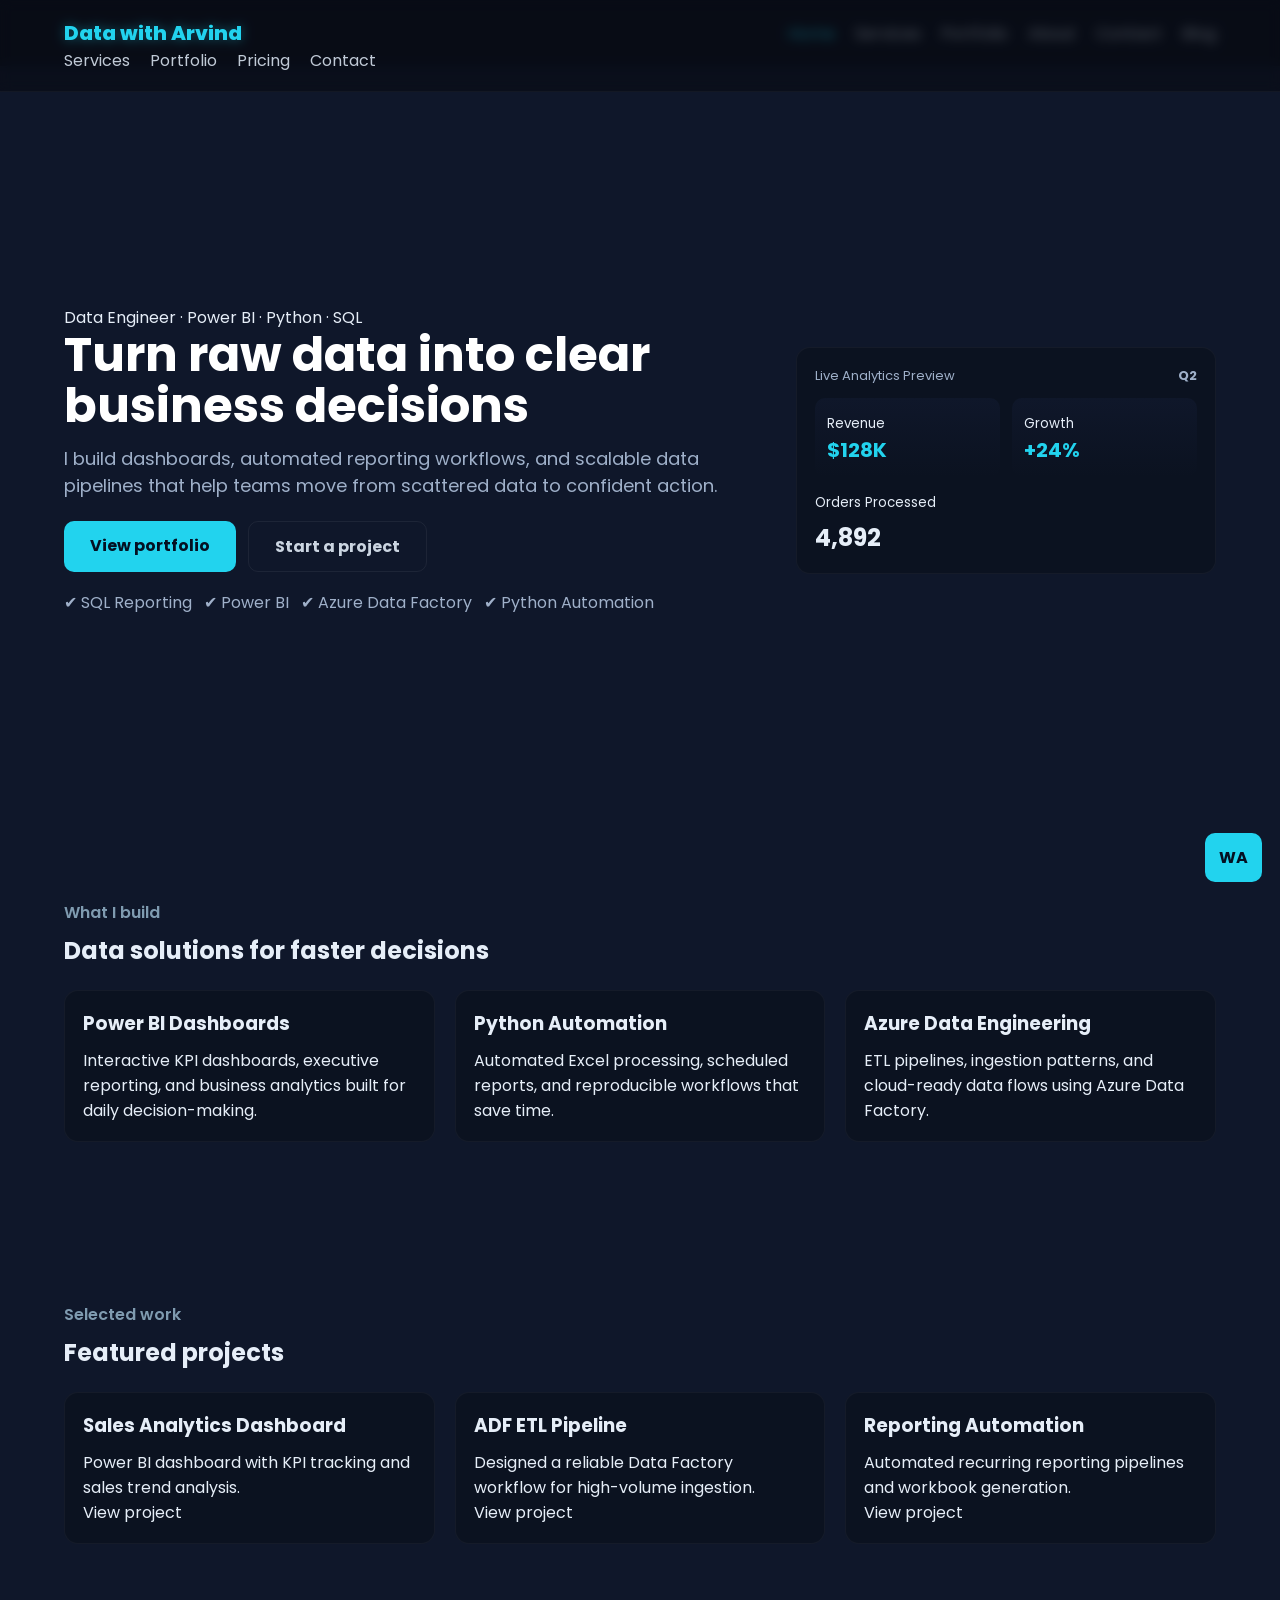
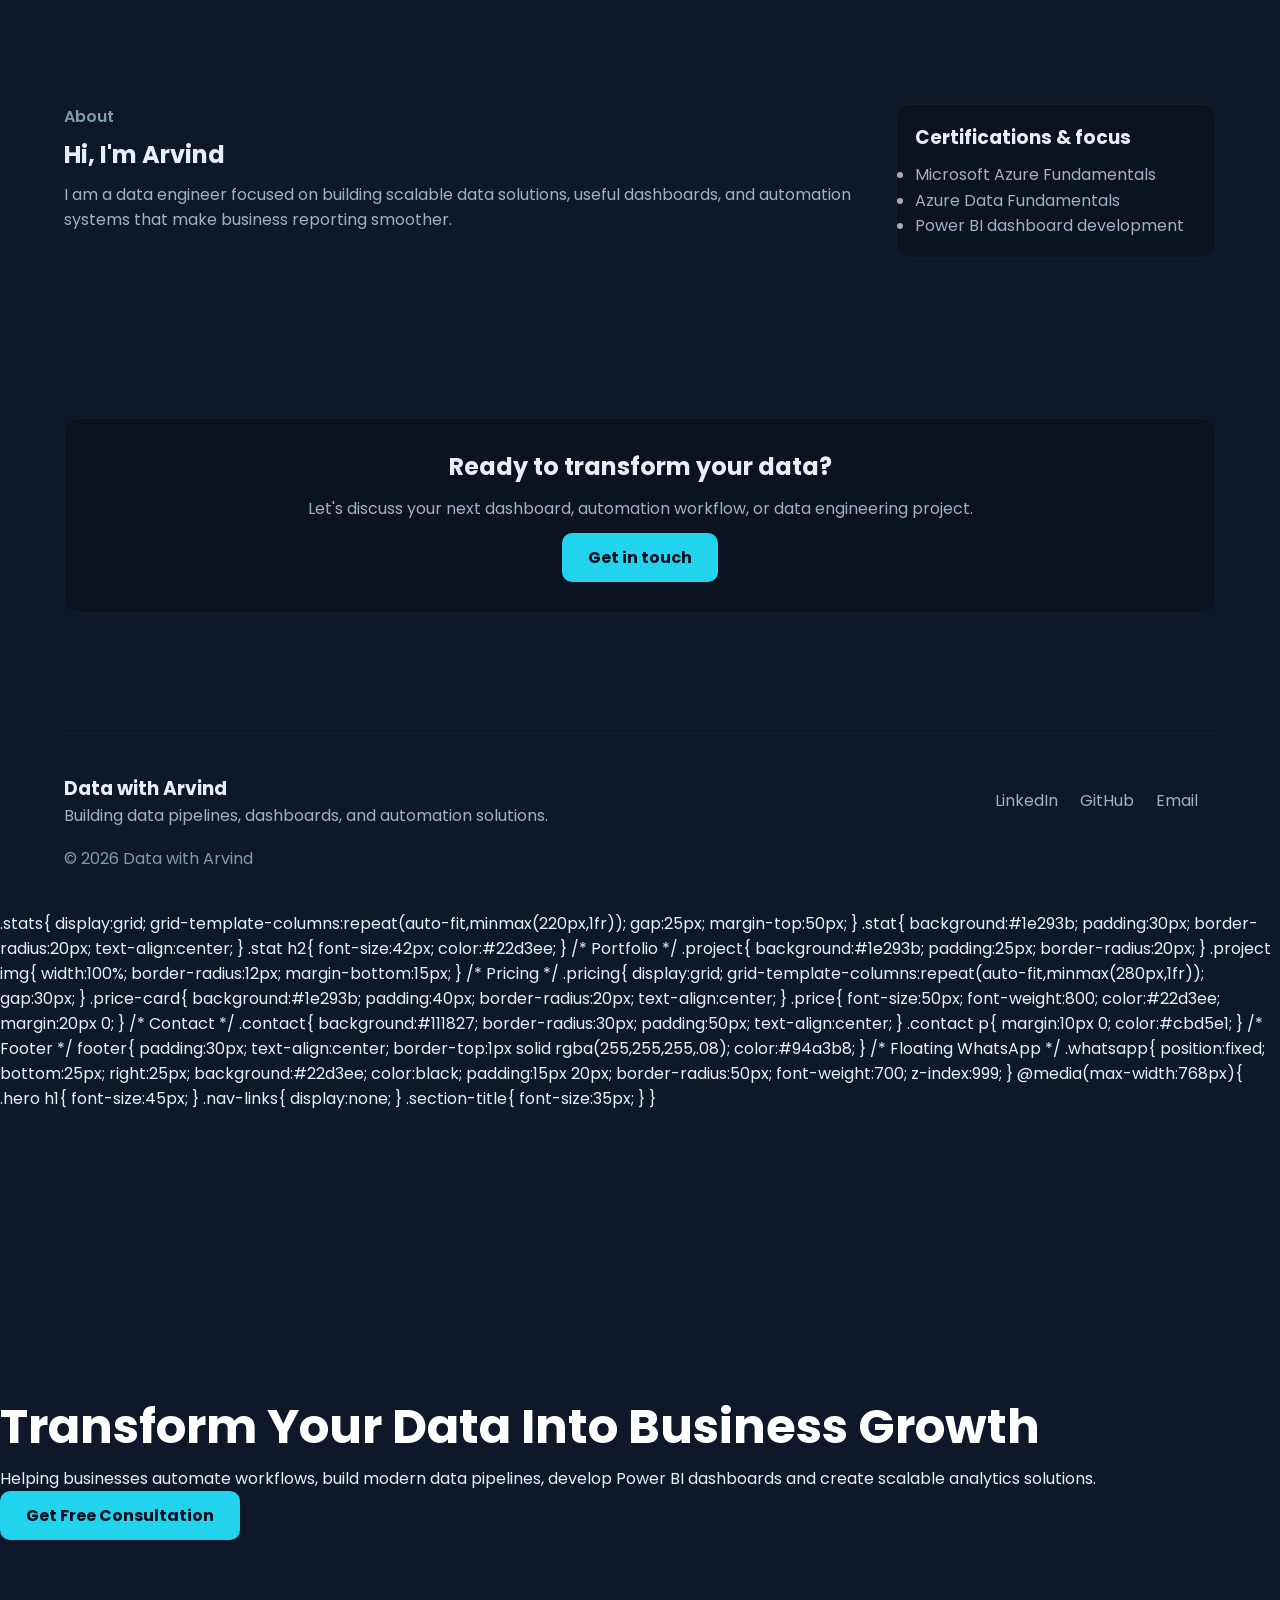
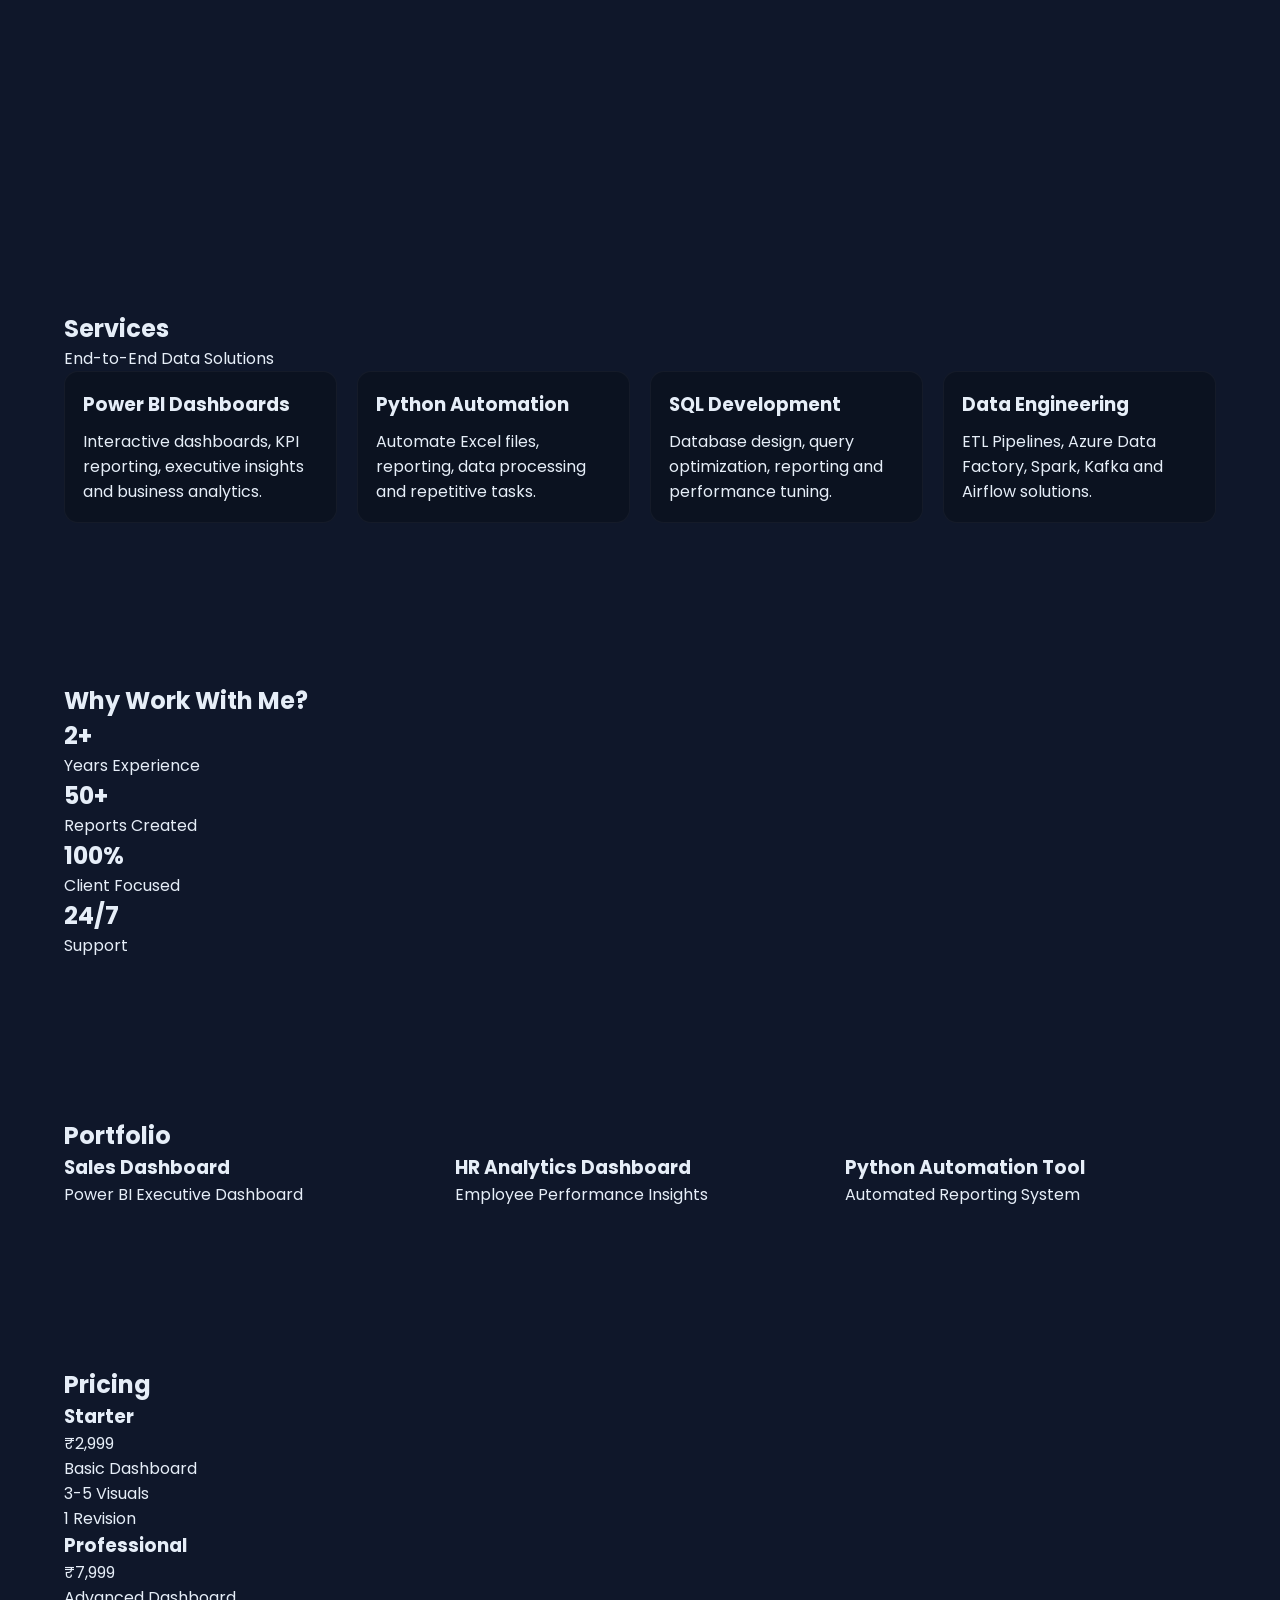
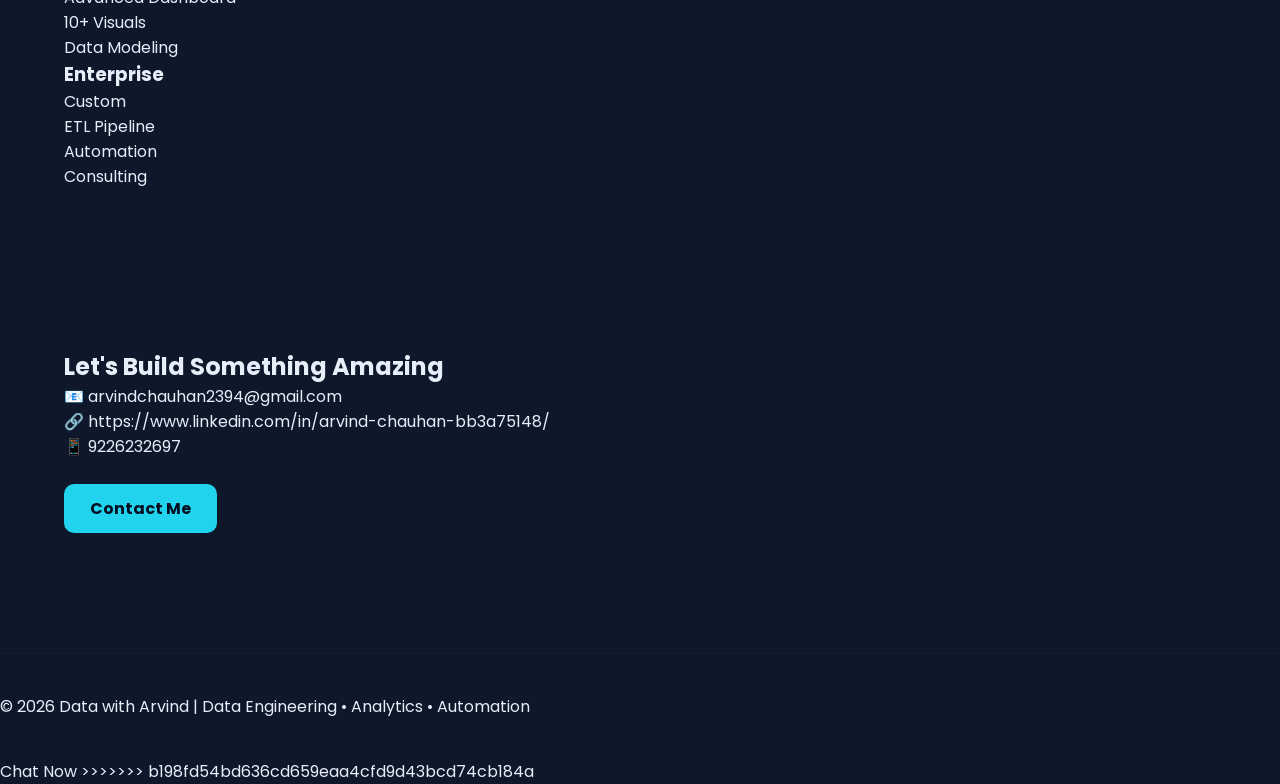
==== index.html @ 45bc5afa "Add dark-themed homepage design" ====
<!DOCTYPE html>
<html lang="en">
	<head>
		<meta charset="UTF-8" />
		<meta name="viewport" content="width=device-width, initial-scale=1.0" />
		<meta name="description" content="Data With Arvind — data engineering, dashboards, and automation." />
		<title>Data with Arvind | Data Engineering & Analytics</title>

		<link href="https://fonts.googleapis.com/css2?family=Poppins:wght@300;400;500;600;700;800&display=swap" rel="stylesheet">

		<style>
			*{box-sizing:border-box;margin:0;padding:0;font-family:'Poppins',sans-serif}
			html,body{height:100%}
			body{background:#0f172a;color:#e6eef8;overflow-x:hidden}
			a{color:inherit;text-decoration:none}
			.container{width:90%;max-width:1200px;margin:0 auto}

			/* Navbar */
			nav{position:fixed;top:0;left:0;right:0;padding:18px 0;background:rgba(7,10,19,.6);backdrop-filter:blur(6px);border-bottom:1px solid rgba(255,255,255,.04);z-index:50}
			.nav-inner{display:flex;align-items:center;justify-content:space-between;gap:24px}
			.logo{color:#22d3ee;font-weight:800;font-size:20px}
			.nav-links{display:flex;gap:20px}
			.nav-links a{color:#cbd5e1;opacity:.95}
			.nav-links a.active{color:#22d3ee}
			.nav-links a:hover{color:#22d3ee}

			/* Hero */
			.hero{min-height:80vh;display:flex;align-items:center}
			.hero-grid{display:grid;grid-template-columns:1fr 420px;gap:40px;align-items:center}
			.hero h1{font-size:48px;line-height:1.05;color:#fff;margin-bottom:14px}
			.hero p.lead{color:#9fb0c9;margin-bottom:22px;font-size:18px}
			.btn{display:inline-block;padding:12px 26px;border-radius:10px;background:#22d3ee;color:#041022;font-weight:700}
			.btn.secondary{background:transparent;color:#cbd5e1;border:1px solid rgba(255,255,255,.06)}

			/* Card preview */
			.card{background:#0b1220;padding:18px;border-radius:14px;border:1px solid rgba(255,255,255,.04)}
			.dashboard-topline{display:flex;justify-content:space-between;align-items:center;font-size:13px;color:#9fb0c9;margin-bottom:12px}
			.metric-row{display:flex;gap:12px}
			.metric{background:linear-gradient(180deg,#0f172a,#0b1220);padding:12px;border-radius:10px;flex:1}
			.metric h2{font-size:20px;color:#22d3ee}

			/* Sections */
			.section{padding:80px 0}
			.section .section-kicker{display:block;color:#7f9bb0;font-weight:600;margin-bottom:8px}
			.grid{display:grid;grid-template-columns:repeat(auto-fit,minmax(240px,1fr));gap:20px}
			.card h3{margin-bottom:10px}

			/* Footer */
			footer{padding:40px 0;border-top:1px solid rgba(255,255,255,.03);margin-top:40px}
			.footer-links a{margin-right:18px;color:#9fb0c9}

			/* Responsive */
			@media (max-width:900px){.hero-grid{grid-template-columns:1fr;}.nav-links{display:none}.hero h1{font-size:32px}}
		</style>
	</head>
	<body>
		<nav>
			<div class="container nav-inner">
				<a class="logo" href="index.html">Data with Arvind</a>
				<div class="nav-links">
					<a href="index.html" class="active">Home</a>
					<a href="services.html">Services</a>
					<a href="portfolio.html">Portfolio</a>
					<a href="about.html">About</a>
					<a href="contact.html">Contact</a>
					<a href="blog.html">Blog</a>
				</div>
			</div>
		</nav>

		<main class="container" style="padding-top:100px">
			<section class="hero">
				<div class="hero-grid">
					<div>
						<p class="section-kicker">Data Engineer · Power BI · Python · SQL</p>
						<h1>Turn raw data into clear business decisions</h1>
						<p class="lead">I build dashboards, automated reporting workflows, and scalable data pipelines that help teams move from scattered data to confident action.</p>
						<div style="display:flex;gap:12px">
							<a href="portfolio.html" class="btn">View portfolio</a>
							<a href="contact.html" class="btn secondary">Start a project</a>
						</div>
						<div style="margin-top:18px;color:#9fb0c9;display:flex;gap:12px;flex-wrap:wrap">
							<span>✔ SQL Reporting</span>
							<span>✔ Power BI</span>
							<span>✔ Azure Data Factory</span>
							<span>✔ Python Automation</span>
						</div>
					</div>

					<div>
						<div class="card">
							<div class="dashboard-topline"><span>Live Analytics Preview</span><strong>Q2</strong></div>
							<div class="metric-row">
								<div class="metric"><small>Revenue</small><h2>$128K</h2></div>
								<div class="metric"><small>Growth</small><h2>+24%</h2></div>
							</div>
							<div style="margin-top:12px"><small>Orders Processed</small><h2 style="margin-top:6px">4,892</h2></div>
						</div>
					</div>
				</div>
			</section>

			<section class="section" aria-labelledby="services-title">
				<span class="section-kicker">What I build</span>
				<h2 id="services-title">Data solutions for faster decisions</h2>
				<div class="grid" style="margin-top:22px">
					<article class="card"><h3>Power BI Dashboards</h3><p>Interactive KPI dashboards, executive reporting, and business analytics built for daily decision-making.</p></article>
					<article class="card"><h3>Python Automation</h3><p>Automated Excel processing, scheduled reports, and reproducible workflows that save time.</p></article>
					<article class="card"><h3>Azure Data Engineering</h3><p>ETL pipelines, ingestion patterns, and cloud-ready data flows using Azure Data Factory.</p></article>
				</div>
			</section>

			<section class="section" aria-labelledby="projects-title">
				<span class="section-kicker">Selected work</span>
				<h2 id="projects-title">Featured projects</h2>
				<div class="grid" style="margin-top:22px">
					<article class="card"><h3>Sales Analytics Dashboard</h3><p>Power BI dashboard with KPI tracking and sales trend analysis.</p><a href="portfolio.html" class="text-link">View project</a></article>
					<article class="card"><h3>ADF ETL Pipeline</h3><p>Designed a reliable Data Factory workflow for high-volume ingestion.</p><a href="portfolio.html" class="text-link">View project</a></article>
					<article class="card"><h3>Reporting Automation</h3><p>Automated recurring reporting pipelines and workbook generation.</p><a href="portfolio.html" class="text-link">View project</a></article>
				</div>
			</section>

			<section class="section" aria-labelledby="about-title">
				<div style="display:grid;grid-template-columns:1fr 320px;gap:24px;align-items:start">
					<div>
						<span class="section-kicker">About</span>
						<h2 id="about-title">Hi, I'm Arvind</h2>
						<p style="color:#9fb0c9;margin-top:10px">I am a data engineer focused on building scalable data solutions, useful dashboards, and automation systems that make business reporting smoother.</p>
					</div>
					<div class="card">
						<h3>Certifications & focus</h3>
						<ul style="margin-top:10px;color:#9fb0c9;line-height:1.6">
							<li>Microsoft Azure Fundamentals</li>
							<li>Azure Data Fundamentals</li>
							<li>Power BI dashboard development</li>
						</ul>
					</div>
				</div>
			</section>

			<section class="section cta-section">
				<div class="card" style="text-align:center;padding:30px">
					<h2>Ready to transform your data?</h2>
					<p style="color:#9fb0c9;margin:12px 0">Let's discuss your next dashboard, automation workflow, or data engineering project.</p>
					<a href="contact.html" class="btn">Get in touch</a>
				</div>
			</section>

			<footer>
				<div style="display:flex;justify-content:space-between;align-items:center;flex-wrap:wrap">
					<div>
						<h3>Data with Arvind</h3>
						<p style="color:#9fb0c9">Building data pipelines, dashboards, and automation solutions.</p>
					</div>
					<div class="footer-links">
						<a href="https://www.linkedin.com/" target="_blank" rel="noopener">LinkedIn</a>
						<a href="https://github.com/" target="_blank" rel="noopener">GitHub</a>
						<a href="mailto:data_with_arvind@gmail.com">Email</a>
					</div>
				</div>
				<p style="margin-top:18px;color:#7f9bb0">&copy; 2026 Data with Arvind</p>
			</footer>
		</main>

		<a href="https://wa.me/918861333476" style="position:fixed;right:18px;bottom:18px;background:#22d3ee;color:#041022;padding:12px 14px;border-radius:10px;font-weight:700;text-decoration:none">WA</a>
	</body>
</html>

.stats{
display:grid;
grid-template-columns:repeat(auto-fit,minmax(220px,1fr));
gap:25px;
margin-top:50px;
}

.stat{
background:#1e293b;
padding:30px;
border-radius:20px;
text-align:center;
}

.stat h2{
font-size:42px;
color:#22d3ee;
}

/* Portfolio */

.project{
background:#1e293b;
padding:25px;
border-radius:20px;
}

.project img{
width:100%;
border-radius:12px;
margin-bottom:15px;
}

/* Pricing */

.pricing{
display:grid;
grid-template-columns:repeat(auto-fit,minmax(280px,1fr));
gap:30px;
}

.price-card{
background:#1e293b;
padding:40px;
border-radius:20px;
text-align:center;
}

.price{
font-size:50px;
font-weight:800;
color:#22d3ee;
margin:20px 0;
}

/* Contact */

.contact{
background:#111827;
border-radius:30px;
padding:50px;
text-align:center;
}

.contact p{
margin:10px 0;
color:#cbd5e1;
}

/* Footer */

footer{
padding:30px;
text-align:center;
border-top:1px solid rgba(255,255,255,.08);
color:#94a3b8;
}

/* Floating WhatsApp */

.whatsapp{
position:fixed;
bottom:25px;
right:25px;
background:#22d3ee;
color:black;
padding:15px 20px;
border-radius:50px;
font-weight:700;
z-index:999;
}

@media(max-width:768px){

.hero h1{
font-size:45px;
}

.nav-links{
display:none;
}

.section-title{
font-size:35px;
}

}

</style>
</head>
<body>

<nav>
<div class="container nav-container">
<div class="logo">Data with Arvind</div>

<div class="nav-links">
<a href="#services">Services</a>
<a href="#portfolio">Portfolio</a>
<a href="#pricing">Pricing</a>
<a href="#contact">Contact</a>
</div>
</div>
</nav>

<section class="hero">

<div class="hero-content">

<h1>
Transform Your Data Into <span>Business Growth</span>
</h1>

<p>
Helping businesses automate workflows, build modern data pipelines,
develop Power BI dashboards and create scalable analytics solutions.
</p>

<a href="#contact" class="btn">
Get Free Consultation
</a>

</div>

</section>

<section class="section" id="services">

<div class="container">

<h2 class="section-title">Services</h2>

<p class="section-subtitle">
End-to-End Data Solutions
</p>

<div class="grid">

<div class="card">
<h3>Power BI Dashboards</h3>
<p>
Interactive dashboards, KPI reporting,
executive insights and business analytics.
</p>
</div>

<div class="card">
<h3>Python Automation</h3>
<p>
Automate Excel files, reporting,
data processing and repetitive tasks.
</p>
</div>

<div class="card">
<h3>SQL Development</h3>
<p>
Database design, query optimization,
reporting and performance tuning.
</p>
</div>

<div class="card">
<h3>Data Engineering</h3>
<p>
ETL Pipelines, Azure Data Factory,
Spark, Kafka and Airflow solutions.
</p>
</div>

</div>

</div>

</section>

<section class="section">

<div class="container">

<h2 class="section-title">Why Work With Me?</h2>

<div class="stats">

<div class="stat">
<h2>2+</h2>
<p>Years Experience</p>
</div>

<div class="stat">
<h2>50+</h2>
<p>Reports Created</p>
</div>

<div class="stat">
<h2>100%</h2>
<p>Client Focused</p>
</div>

<div class="stat">
<h2>24/7</h2>
<p>Support</p>
</div>

</div>

</div>

</section>

<section class="section" id="portfolio">

<div class="container">

<h2 class="section-title">Portfolio</h2>

<div class="grid">

<div class="project">
<h3>Sales Dashboard</h3>
<p>Power BI Executive Dashboard</p>
</div>

<div class="project">
<h3>HR Analytics Dashboard</h3>
<p>Employee Performance Insights</p>
</div>

<div class="project">
<h3>Python Automation Tool</h3>
<p>Automated Reporting System</p>
</div>

</div>

</div>

</section>

<section class="section" id="pricing">

<div class="container">

<h2 class="section-title">Pricing</h2>

<div class="pricing">

<div class="price-card">
<h3>Starter</h3>
<div class="price">₹2,999</div>
<p>Basic Dashboard</p>
<p>3-5 Visuals</p>
<p>1 Revision</p>
</div>

<div class="price-card">
<h3>Professional</h3>
<div class="price">₹7,999</div>
<p>Advanced Dashboard</p>
<p>10+ Visuals</p>
<p>Data Modeling</p>
</div>

<div class="price-card">
<h3>Enterprise</h3>
<div class="price">Custom</div>
<p>ETL Pipeline</p>
<p>Automation</p>
<p>Consulting</p>
</div>

</div>

</div>

</section>

<section class="section" id="contact">

<div class="container">

<div class="contact">

<h2 class="section-title">Let's Build Something Amazing</h2>

<p>📧 arvindchauhan2394@gmail.com</p>

<p>🔗 https://www.linkedin.com/in/arvind-chauhan-bb3a75148/</p>

<p>📱 9226232697</p>

<br>

<a href="#" class="btn">
Contact Me
</a>

</div>

</div>

</section>

<footer>
© 2026 Data with Arvind | Data Engineering • Analytics • Automation
</footer>

<a href="#" class="whatsapp">
Chat Now
>>>>>>> b198fd54bd636cd659eaa4cfd9d43bcd74cb184a
</a>

</body>
</html>
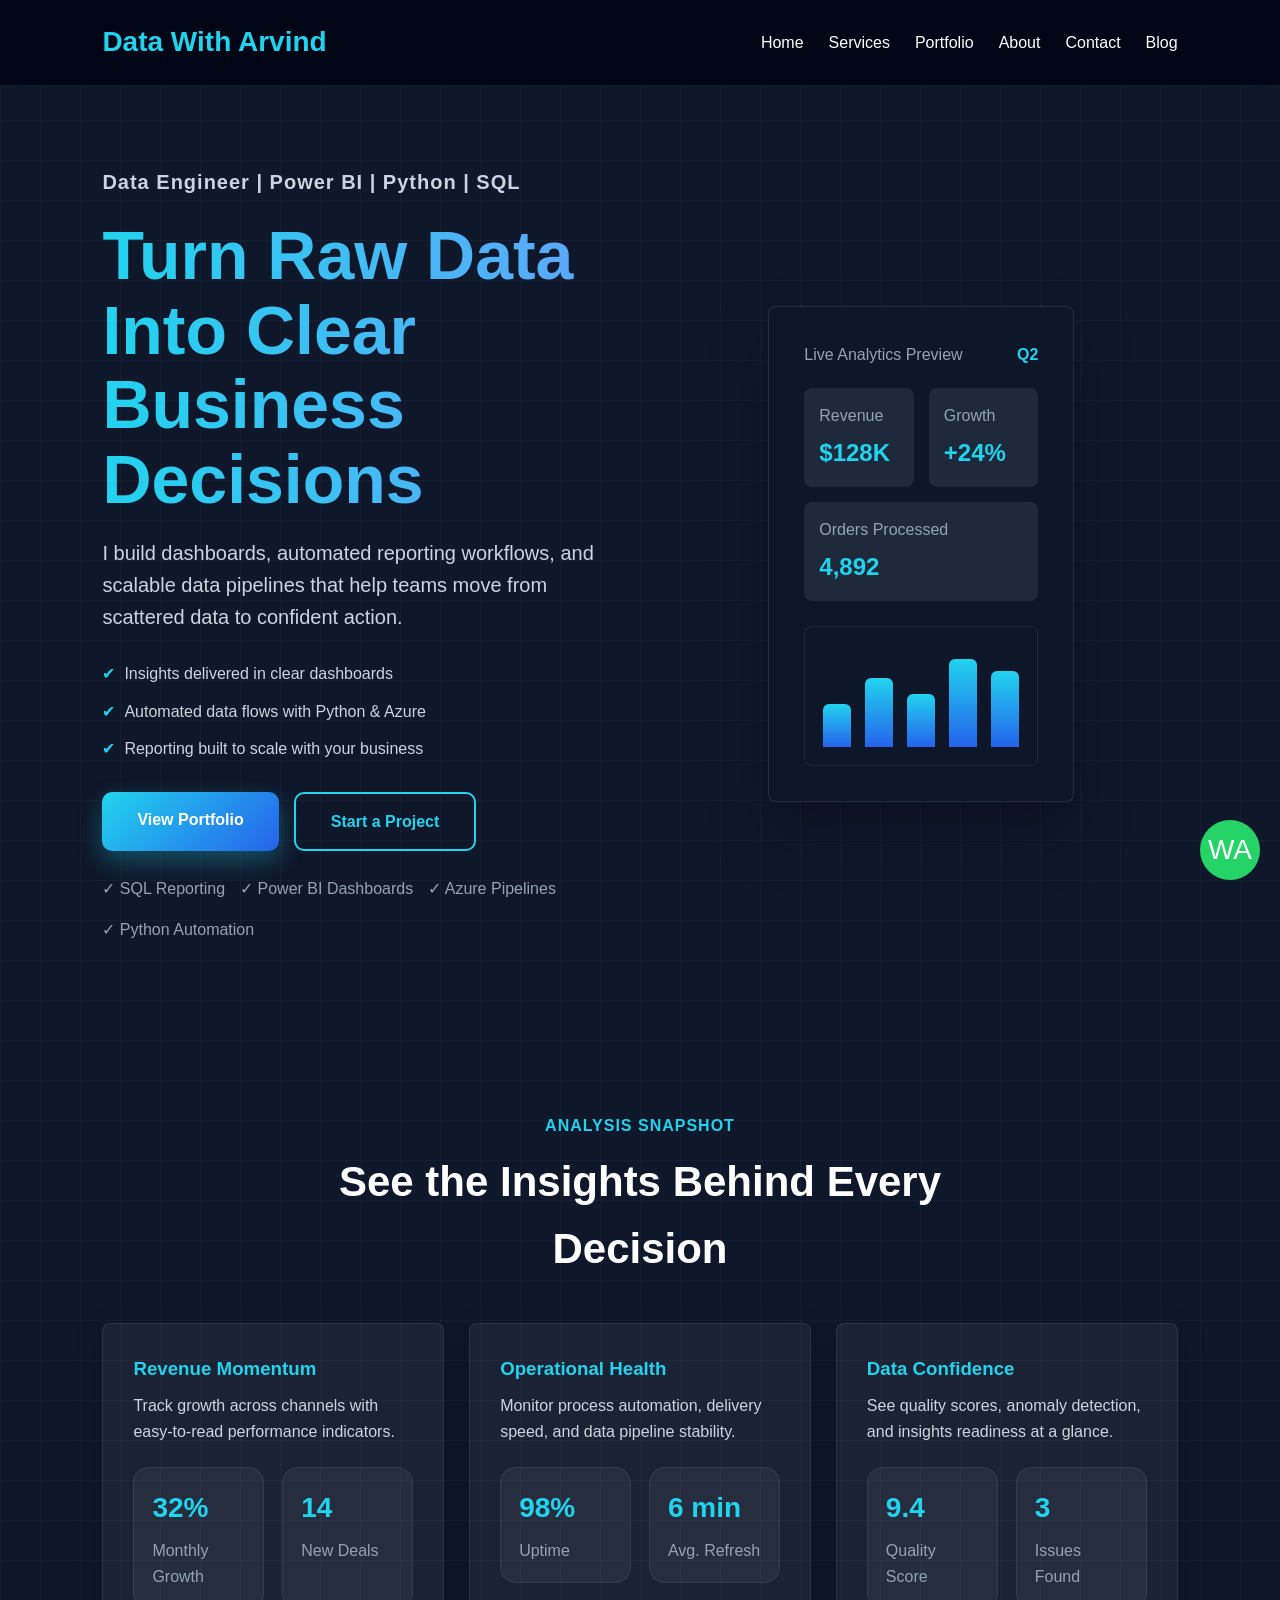
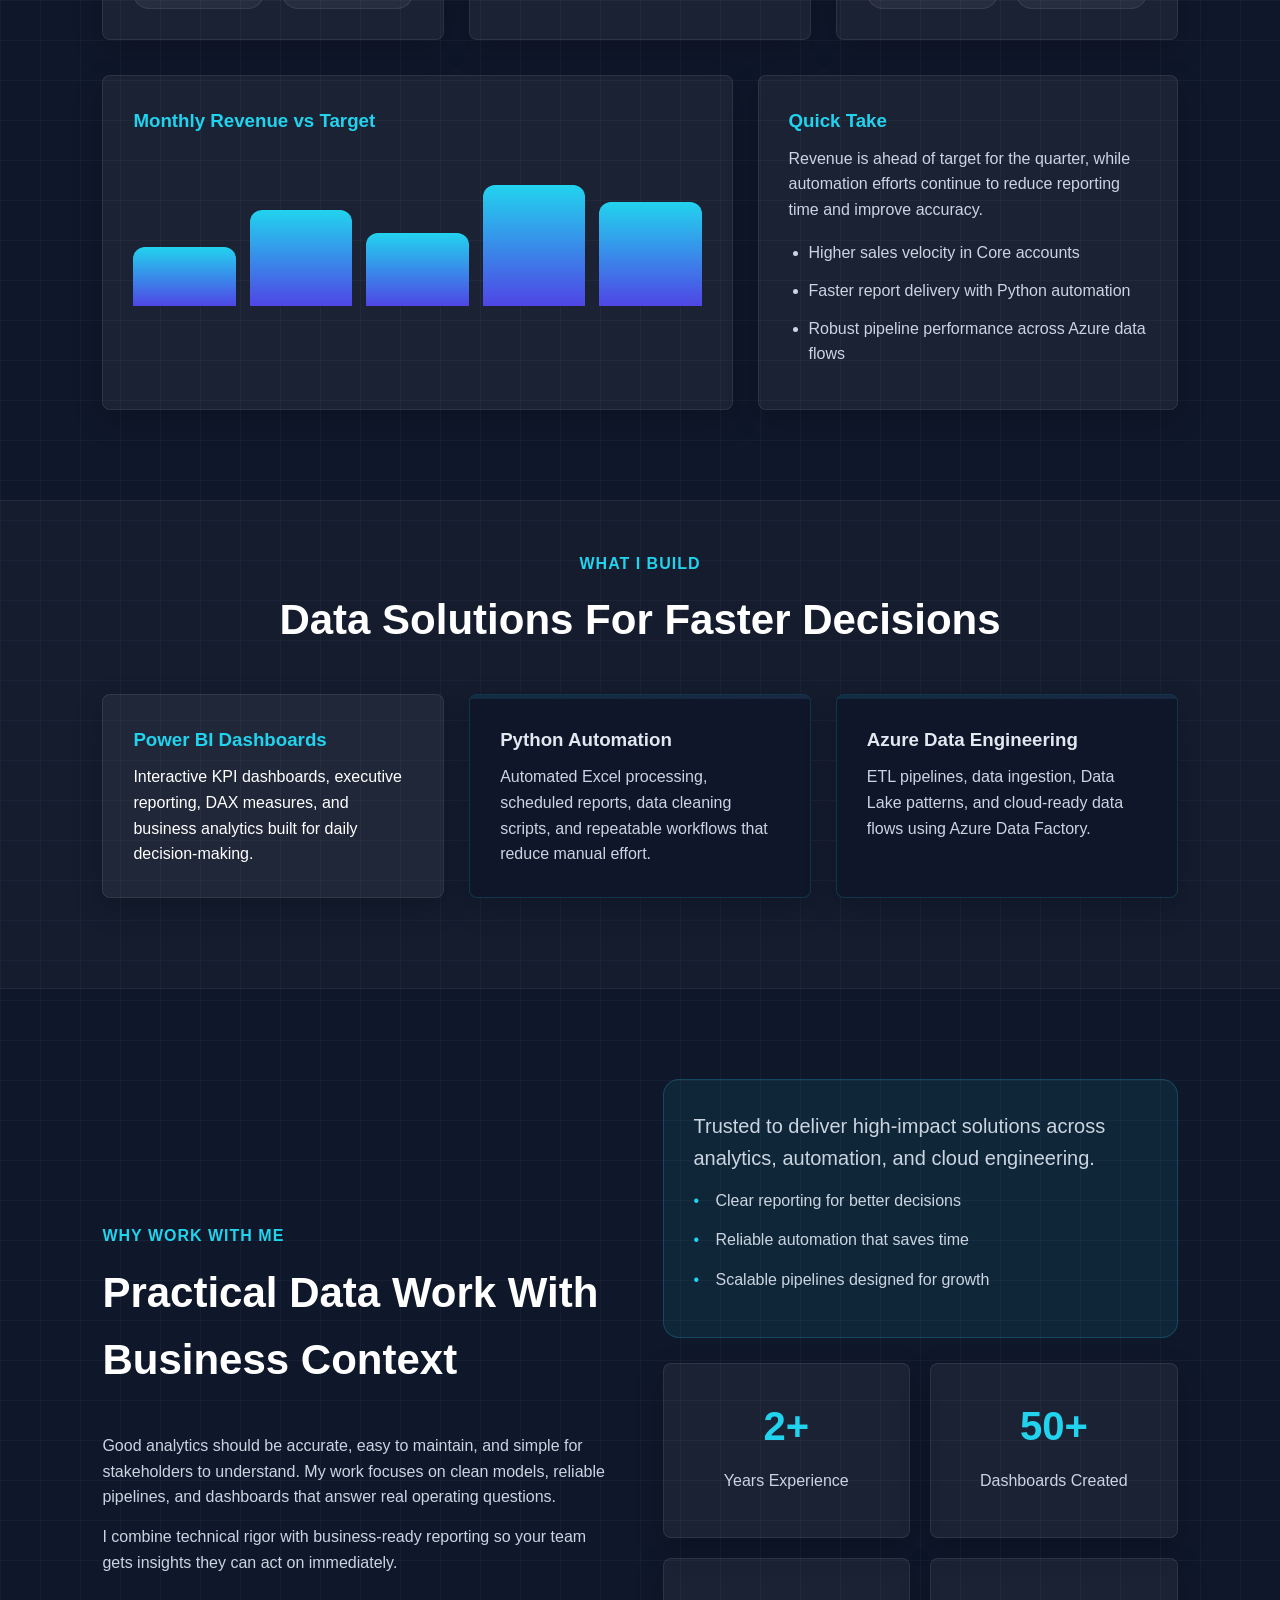
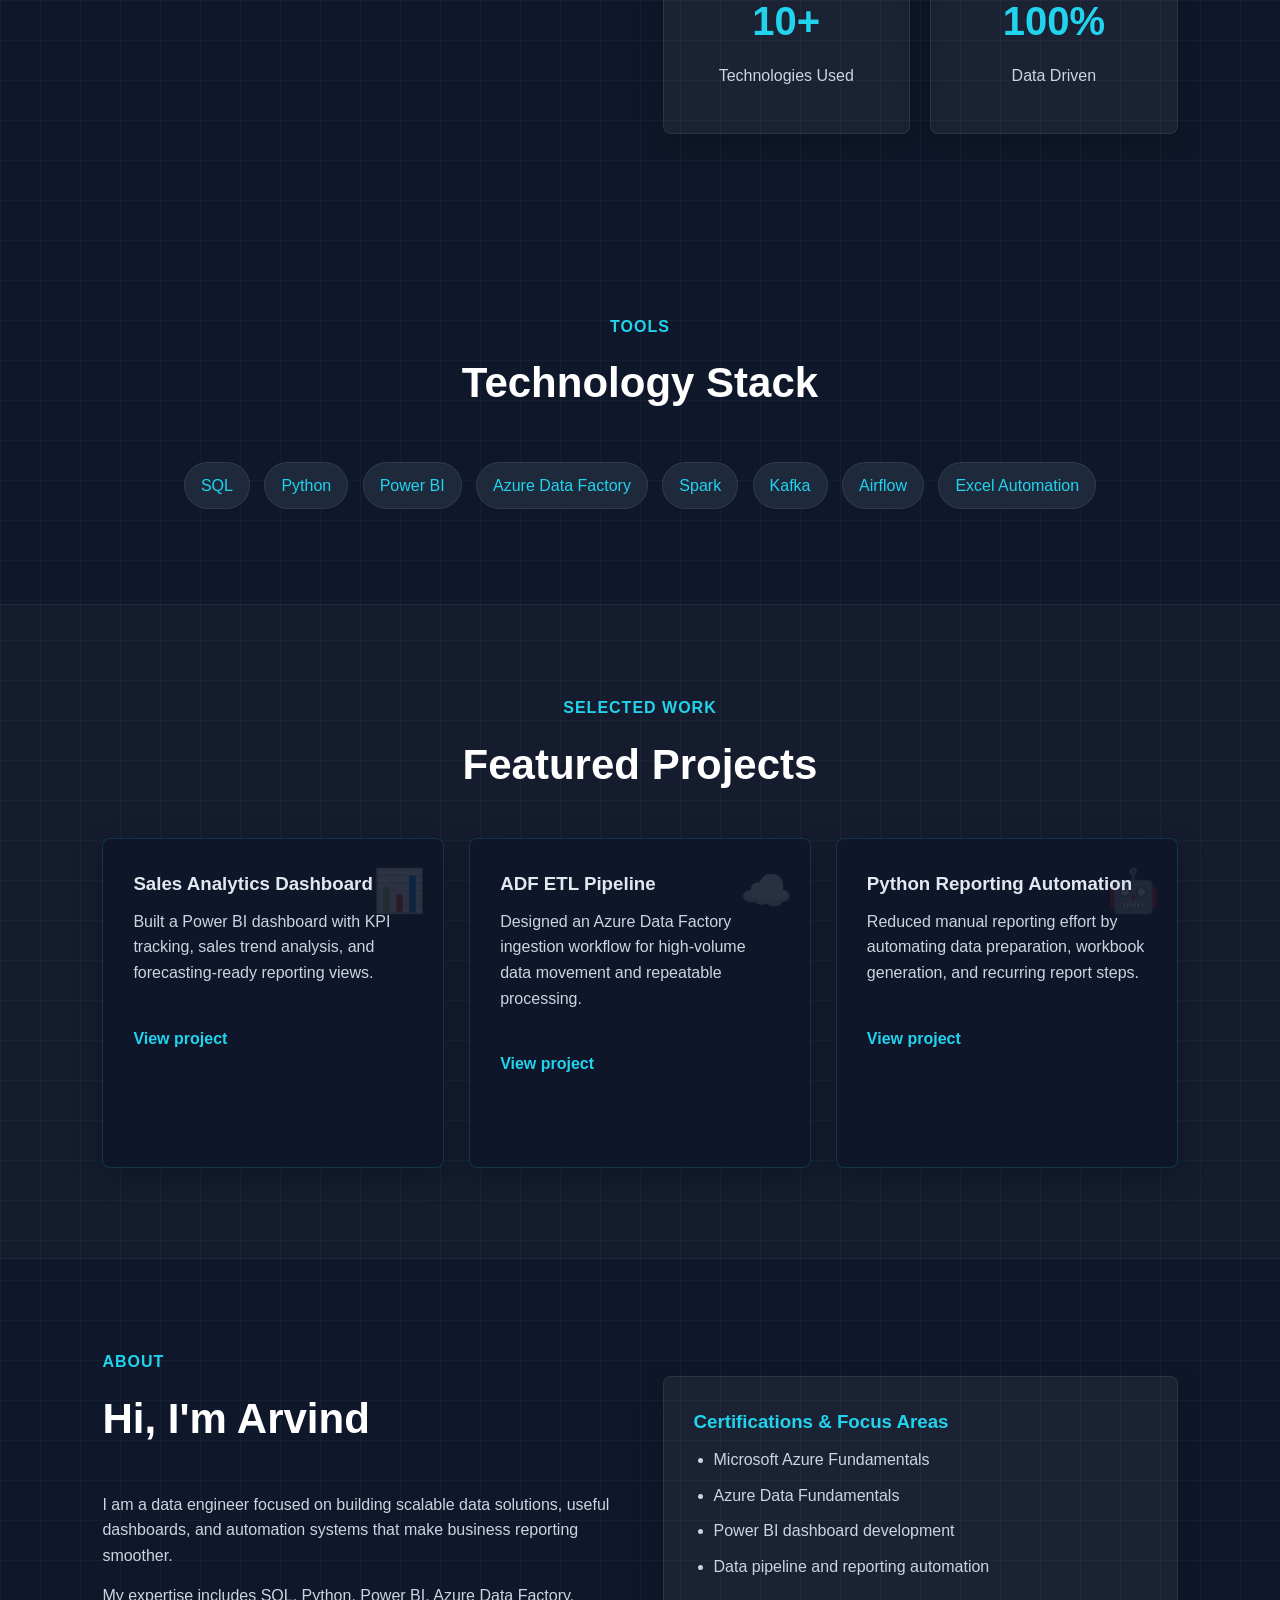
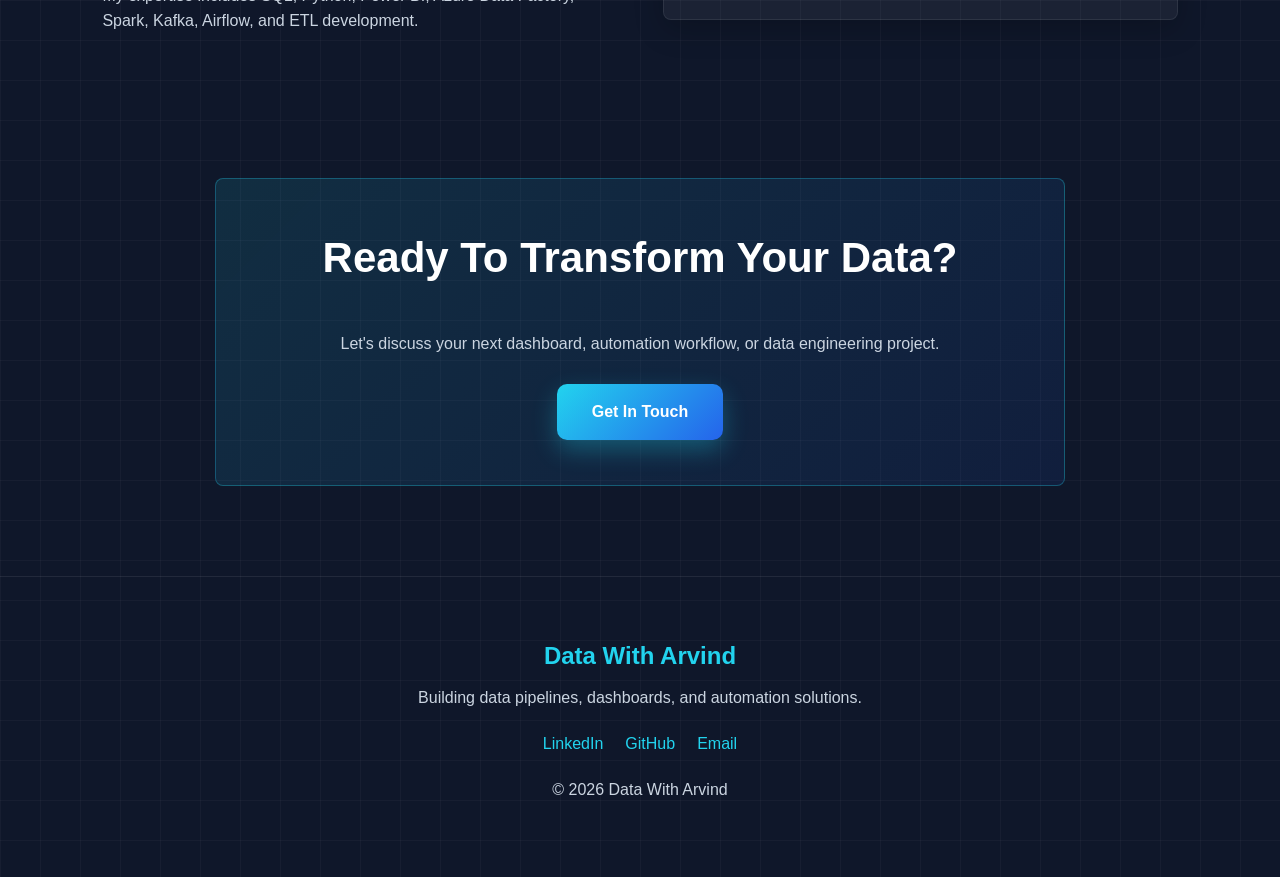
==== commit 2aab29ba: "Enhance homepage design and add analysis snapshot" ====
--- a/index.html
+++ b/index.html
@@ -1,502 +1,327 @@
 <!DOCTYPE html>
 <html lang="en">
-	<head>
-		<meta charset="UTF-8" />
-		<meta name="viewport" content="width=device-width, initial-scale=1.0" />
-		<meta name="description" content="Data With Arvind — data engineering, dashboards, and automation." />
-		<title>Data with Arvind | Data Engineering & Analytics</title>
-
-		<link href="https://fonts.googleapis.com/css2?family=Poppins:wght@300;400;500;600;700;800&display=swap" rel="stylesheet">
-
-		<style>
-			*{box-sizing:border-box;margin:0;padding:0;font-family:'Poppins',sans-serif}
-			html,body{height:100%}
-			body{background:#0f172a;color:#e6eef8;overflow-x:hidden}
-			a{color:inherit;text-decoration:none}
-			.container{width:90%;max-width:1200px;margin:0 auto}
-
-			/* Navbar */
-			nav{position:fixed;top:0;left:0;right:0;padding:18px 0;background:rgba(7,10,19,.6);backdrop-filter:blur(6px);border-bottom:1px solid rgba(255,255,255,.04);z-index:50}
-			.nav-inner{display:flex;align-items:center;justify-content:space-between;gap:24px}
-			.logo{color:#22d3ee;font-weight:800;font-size:20px}
-			.nav-links{display:flex;gap:20px}
-			.nav-links a{color:#cbd5e1;opacity:.95}
-			.nav-links a.active{color:#22d3ee}
-			.nav-links a:hover{color:#22d3ee}
-
-			/* Hero */
-			.hero{min-height:80vh;display:flex;align-items:center}
-			.hero-grid{display:grid;grid-template-columns:1fr 420px;gap:40px;align-items:center}
-			.hero h1{font-size:48px;line-height:1.05;color:#fff;margin-bottom:14px}
-			.hero p.lead{color:#9fb0c9;margin-bottom:22px;font-size:18px}
-			.btn{display:inline-block;padding:12px 26px;border-radius:10px;background:#22d3ee;color:#041022;font-weight:700}
-			.btn.secondary{background:transparent;color:#cbd5e1;border:1px solid rgba(255,255,255,.06)}
-
-			/* Card preview */
-			.card{background:#0b1220;padding:18px;border-radius:14px;border:1px solid rgba(255,255,255,.04)}
-			.dashboard-topline{display:flex;justify-content:space-between;align-items:center;font-size:13px;color:#9fb0c9;margin-bottom:12px}
-			.metric-row{display:flex;gap:12px}
-			.metric{background:linear-gradient(180deg,#0f172a,#0b1220);padding:12px;border-radius:10px;flex:1}
-			.metric h2{font-size:20px;color:#22d3ee}
-
-			/* Sections */
-			.section{padding:80px 0}
-			.section .section-kicker{display:block;color:#7f9bb0;font-weight:600;margin-bottom:8px}
-			.grid{display:grid;grid-template-columns:repeat(auto-fit,minmax(240px,1fr));gap:20px}
-			.card h3{margin-bottom:10px}
-
-			/* Footer */
-			footer{padding:40px 0;border-top:1px solid rgba(255,255,255,.03);margin-top:40px}
-			.footer-links a{margin-right:18px;color:#9fb0c9}
-
-			/* Responsive */
-			@media (max-width:900px){.hero-grid{grid-template-columns:1fr;}.nav-links{display:none}.hero h1{font-size:32px}}
-		</style>
-	</head>
-	<body>
-		<nav>
-			<div class="container nav-inner">
-				<a class="logo" href="index.html">Data with Arvind</a>
-				<div class="nav-links">
-					<a href="index.html" class="active">Home</a>
-					<a href="services.html">Services</a>
-					<a href="portfolio.html">Portfolio</a>
-					<a href="about.html">About</a>
-					<a href="contact.html">Contact</a>
-					<a href="blog.html">Blog</a>
-				</div>
-			</div>
-		</nav>
-
-		<main class="container" style="padding-top:100px">
-			<section class="hero">
-				<div class="hero-grid">
-					<div>
-						<p class="section-kicker">Data Engineer · Power BI · Python · SQL</p>
-						<h1>Turn raw data into clear business decisions</h1>
-						<p class="lead">I build dashboards, automated reporting workflows, and scalable data pipelines that help teams move from scattered data to confident action.</p>
-						<div style="display:flex;gap:12px">
-							<a href="portfolio.html" class="btn">View portfolio</a>
-							<a href="contact.html" class="btn secondary">Start a project</a>
-						</div>
-						<div style="margin-top:18px;color:#9fb0c9;display:flex;gap:12px;flex-wrap:wrap">
-							<span>✔ SQL Reporting</span>
-							<span>✔ Power BI</span>
-							<span>✔ Azure Data Factory</span>
-							<span>✔ Python Automation</span>
-						</div>
-					</div>
-
-					<div>
-						<div class="card">
-							<div class="dashboard-topline"><span>Live Analytics Preview</span><strong>Q2</strong></div>
-							<div class="metric-row">
-								<div class="metric"><small>Revenue</small><h2>$128K</h2></div>
-								<div class="metric"><small>Growth</small><h2>+24%</h2></div>
-							</div>
-							<div style="margin-top:12px"><small>Orders Processed</small><h2 style="margin-top:6px">4,892</h2></div>
-						</div>
-					</div>
-				</div>
-			</section>
-
-			<section class="section" aria-labelledby="services-title">
-				<span class="section-kicker">What I build</span>
-				<h2 id="services-title">Data solutions for faster decisions</h2>
-				<div class="grid" style="margin-top:22px">
-					<article class="card"><h3>Power BI Dashboards</h3><p>Interactive KPI dashboards, executive reporting, and business analytics built for daily decision-making.</p></article>
-					<article class="card"><h3>Python Automation</h3><p>Automated Excel processing, scheduled reports, and reproducible workflows that save time.</p></article>
-					<article class="card"><h3>Azure Data Engineering</h3><p>ETL pipelines, ingestion patterns, and cloud-ready data flows using Azure Data Factory.</p></article>
-				</div>
-			</section>
-
-			<section class="section" aria-labelledby="projects-title">
-				<span class="section-kicker">Selected work</span>
-				<h2 id="projects-title">Featured projects</h2>
-				<div class="grid" style="margin-top:22px">
-					<article class="card"><h3>Sales Analytics Dashboard</h3><p>Power BI dashboard with KPI tracking and sales trend analysis.</p><a href="portfolio.html" class="text-link">View project</a></article>
-					<article class="card"><h3>ADF ETL Pipeline</h3><p>Designed a reliable Data Factory workflow for high-volume ingestion.</p><a href="portfolio.html" class="text-link">View project</a></article>
-					<article class="card"><h3>Reporting Automation</h3><p>Automated recurring reporting pipelines and workbook generation.</p><a href="portfolio.html" class="text-link">View project</a></article>
-				</div>
-			</section>
-
-			<section class="section" aria-labelledby="about-title">
-				<div style="display:grid;grid-template-columns:1fr 320px;gap:24px;align-items:start">
-					<div>
-						<span class="section-kicker">About</span>
-						<h2 id="about-title">Hi, I'm Arvind</h2>
-						<p style="color:#9fb0c9;margin-top:10px">I am a data engineer focused on building scalable data solutions, useful dashboards, and automation systems that make business reporting smoother.</p>
-					</div>
-					<div class="card">
-						<h3>Certifications & focus</h3>
-						<ul style="margin-top:10px;color:#9fb0c9;line-height:1.6">
-							<li>Microsoft Azure Fundamentals</li>
-							<li>Azure Data Fundamentals</li>
-							<li>Power BI dashboard development</li>
-						</ul>
-					</div>
-				</div>
-			</section>
-
-			<section class="section cta-section">
-				<div class="card" style="text-align:center;padding:30px">
-					<h2>Ready to transform your data?</h2>
-					<p style="color:#9fb0c9;margin:12px 0">Let's discuss your next dashboard, automation workflow, or data engineering project.</p>
-					<a href="contact.html" class="btn">Get in touch</a>
-				</div>
-			</section>
-
-			<footer>
-				<div style="display:flex;justify-content:space-between;align-items:center;flex-wrap:wrap">
-					<div>
-						<h3>Data with Arvind</h3>
-						<p style="color:#9fb0c9">Building data pipelines, dashboards, and automation solutions.</p>
-					</div>
-					<div class="footer-links">
-						<a href="https://www.linkedin.com/" target="_blank" rel="noopener">LinkedIn</a>
-						<a href="https://github.com/" target="_blank" rel="noopener">GitHub</a>
-						<a href="mailto:data_with_arvind@gmail.com">Email</a>
-					</div>
-				</div>
-				<p style="margin-top:18px;color:#7f9bb0">&copy; 2026 Data with Arvind</p>
-			</footer>
-		</main>
-
-		<a href="https://wa.me/918861333476" style="position:fixed;right:18px;bottom:18px;background:#22d3ee;color:#041022;padding:12px 14px;border-radius:10px;font-weight:700;text-decoration:none">WA</a>
-	</body>
-</html>
-
-.stats{
-display:grid;
-grid-template-columns:repeat(auto-fit,minmax(220px,1fr));
-gap:25px;
-margin-top:50px;
-}
-
-.stat{
-background:#1e293b;
-padding:30px;
-border-radius:20px;
-text-align:center;
-}
-
-.stat h2{
-font-size:42px;
-color:#22d3ee;
-}
-
-/* Portfolio */
-
-.project{
-background:#1e293b;
-padding:25px;
-border-radius:20px;
-}
-
-.project img{
-width:100%;
-border-radius:12px;
-margin-bottom:15px;
-}
-
-/* Pricing */
-
-.pricing{
-display:grid;
-grid-template-columns:repeat(auto-fit,minmax(280px,1fr));
-gap:30px;
-}
-
-.price-card{
-background:#1e293b;
-padding:40px;
-border-radius:20px;
-text-align:center;
-}
-
-.price{
-font-size:50px;
-font-weight:800;
-color:#22d3ee;
-margin:20px 0;
-}
-
-/* Contact */
-
-.contact{
-background:#111827;
-border-radius:30px;
-padding:50px;
-text-align:center;
-}
-
-.contact p{
-margin:10px 0;
-color:#cbd5e1;
-}
-
-/* Footer */
-
-footer{
-padding:30px;
-text-align:center;
-border-top:1px solid rgba(255,255,255,.08);
-color:#94a3b8;
-}
-
-/* Floating WhatsApp */
-
-.whatsapp{
-position:fixed;
-bottom:25px;
-right:25px;
-background:#22d3ee;
-color:black;
-padding:15px 20px;
-border-radius:50px;
-font-weight:700;
-z-index:999;
-}
-
-@media(max-width:768px){
-
-.hero h1{
-font-size:45px;
-}
-
-.nav-links{
-display:none;
-}
-
-.section-title{
-font-size:35px;
-}
-
-}
-
-</style>
+<head>
+<meta charset="UTF-8">
+<meta name="viewport" content="width=device-width, initial-scale=1.0">
+<meta name="description" content="Data With Arvind helps teams build Power BI dashboards, Python automations, SQL reporting, and Azure data pipelines.">
+<title>Data With Arvind | Data Engineering, BI & Automation</title>
+<link rel="stylesheet" href="css/style.css">
 </head>
+
 <body>
 
-<nav>
-<div class="container nav-container">
-<div class="logo">Data with Arvind</div>
-
-<div class="nav-links">
-<a href="#services">Services</a>
-<a href="#portfolio">Portfolio</a>
-<a href="#pricing">Pricing</a>
-<a href="#contact">Contact</a>
-</div>
-</div>
+<nav aria-label="Primary navigation">
+<a class="logo" href="index.html">Data With Arvind</a>
+
+<ul>
+<li><a href="index.html" aria-current="page">Home</a></li>
+<li><a href="services.html">Services</a></li>
+<li><a href="portfolio.html">Portfolio</a></li>
+<li><a href="about.html">About</a></li>
+<li><a href="contact.html">Contact</a></li>
+<li><a href="blog.html">Blog</a></li>
+</ul>
 </nav>
 
+<main>
+
 <section class="hero">
-
-<div class="hero-content">
-
-<h1>
-Transform Your Data Into <span>Business Growth</span>
-</h1>
-
-<p>
-Helping businesses automate workflows, build modern data pipelines,
-develop Power BI dashboards and create scalable analytics solutions.
-</p>
-
-<a href="#contact" class="btn">
-Get Free Consultation
-</a>
-
-</div>
-
-</section>
-
-<section class="section" id="services">
-
-<div class="container">
-
-<h2 class="section-title">Services</h2>
-
-<p class="section-subtitle">
-End-to-End Data Solutions
-</p>
+<div class="hero-left">
+<p class="hero-tag">Data Engineer | Power BI | Python | SQL</p>
+
+<h1>Turn Raw Data Into Clear Business Decisions</h1>
+
+<p>
+I build dashboards, automated reporting workflows, and scalable data pipelines that help teams move from scattered data to confident action.
+</p>
+
+<ul class="hero-benefits">
+<li>Insights delivered in clear dashboards</li>
+<li>Automated data flows with Python & Azure</li>
+<li>Reporting built to scale with your business</li>
+</ul>
+
+<div class="hero-buttons" aria-label="Homepage actions">
+<a href="portfolio.html" class="btn-primary">View Portfolio</a>
+<a href="contact.html" class="btn-secondary">Start a Project</a>
+</div>
+
+<div class="trust-badges" aria-label="Core skills">
+<span>&check; SQL Reporting</span>
+<span>&check; Power BI Dashboards</span>
+<span>&check; Azure Pipelines</span>
+<span>&check; Python Automation</span>
+</div>
+</div>
+
+<div class="hero-right" aria-label="Dashboard preview">
+<div class="card dashboard-card">
+<div class="dashboard-topline">
+<span>Live Analytics Preview</span>
+<strong>Q2</strong>
+</div>
+
+<div class="metric-row">
+<div class="metric">
+<span>Revenue</span>
+<h2>$128K</h2>
+</div>
+
+<div class="metric">
+<span>Growth</span>
+<h2>+24%</h2>
+</div>
+</div>
+
+<div class="metric">
+<span>Orders Processed</span>
+<h2>4,892</h2>
+</div>
+
+<div class="chart" aria-hidden="true">
+<div class="chart-bar chart-bar-one"></div>
+<div class="chart-bar chart-bar-two"></div>
+<div class="chart-bar chart-bar-three"></div>
+<div class="chart-bar chart-bar-four"></div>
+<div class="chart-bar chart-bar-five"></div>
+</div>
+</div>
+</div>
+</div>
+</section>
+
+<section class="section analytics-section" aria-labelledby="analysis-title">
+<span class="section-kicker">Analysis Snapshot</span>
+<h2 id="analysis-title">See the Insights Behind Every Decision</h2>
+
+<div class="analytics-grid">
+<article class="card analysis-card">
+<h3>Revenue Momentum</h3>
+<p>Track growth across channels with easy-to-read performance indicators.</p>
+<div class="analysis-metrics">
+<div>
+<strong>32%</strong>
+<span>Monthly Growth</span>
+</div>
+<div>
+<strong>14</strong>
+<span>New Deals</span>
+</div>
+</div>
+</article>
+
+<article class="card analysis-card">
+<h3>Operational Health</h3>
+<p>Monitor process automation, delivery speed, and data pipeline stability.</p>
+<div class="analysis-metrics">
+<div>
+<strong>98%</strong>
+<span>Uptime</span>
+</div>
+<div>
+<strong>6 min</strong>
+<span>Avg. Refresh</span>
+</div>
+</div>
+</article>
+
+<article class="card analysis-card">
+<h3>Data Confidence</h3>
+<p>See quality scores, anomaly detection, and insights readiness at a glance.</p>
+<div class="analysis-metrics">
+<div>
+<strong>9.4</strong>
+<span>Quality Score</span>
+</div>
+<div>
+<strong>3</strong>
+<span>Issues Found</span>
+</div>
+</div>
+</article>
+</div>
+
+<div class="analysis-highlights">
+<div class="analysis-chart-card card">
+<h3>Monthly Revenue vs Target</h3>
+<div class="mini-chart" aria-hidden="true">
+<div class="mini-bar mini-bar-one"></div>
+<div class="mini-bar mini-bar-two"></div>
+<div class="mini-bar mini-bar-three"></div>
+<div class="mini-bar mini-bar-four"></div>
+<div class="mini-bar mini-bar-five"></div>
+</div>
+</div>
+<div class="analysis-summary card">
+<h3>Quick Take</h3>
+<p>Revenue is ahead of target for the quarter, while automation efforts continue to reduce reporting time and improve accuracy.</p>
+<ul>
+<li>Higher sales velocity in Core accounts</li>
+<li>Faster report delivery with Python automation</li>
+<li>Robust pipeline performance across Azure data flows</li>
+</ul>
+</div>
+</div>
+</section>
+
+<section class="section section-intro section-alt" aria-labelledby="services-title">
+<span class="section-kicker">What I Build</span>
+<h2 id="services-title">Data Solutions For Faster Decisions</h2>
 
 <div class="grid">
-
-<div class="card">
+<article class="card">
 <h3>Power BI Dashboards</h3>
-<p>
-Interactive dashboards, KPI reporting,
-executive insights and business analytics.
-</p>
-</div>
-
-<div class="card">
+<p>Interactive KPI dashboards, executive reporting, DAX measures, and business analytics built for daily decision-making.</p>
+</article>
+
+<article class="card service-card" data-icon="🤖">
 <h3>Python Automation</h3>
-<p>
-Automate Excel files, reporting,
-data processing and repetitive tasks.
-</p>
-</div>
-
-<div class="card">
-<h3>SQL Development</h3>
-<p>
-Database design, query optimization,
-reporting and performance tuning.
-</p>
-</div>
-
-<div class="card">
-<h3>Data Engineering</h3>
-<p>
-ETL Pipelines, Azure Data Factory,
-Spark, Kafka and Airflow solutions.
-</p>
-</div>
-
-</div>
-
-</div>
-
-</section>
-
-<section class="section">
-
-<div class="container">
-
-<h2 class="section-title">Why Work With Me?</h2>
-
-<div class="stats">
-
-<div class="stat">
-<h2>2+</h2>
+<p>Automated Excel processing, scheduled reports, data cleaning scripts, and repeatable workflows that reduce manual effort.</p>
+</article>
+
+<article class="card service-card" data-icon="☁️">
+<h3>Azure Data Engineering</h3>
+<p>ETL pipelines, data ingestion, Data Lake patterns, and cloud-ready data flows using Azure Data Factory.</p>
+</article>
+</div>
+</section>
+
+<section class="section split-section" aria-labelledby="why-title">
+<div class="why-text">
+<span class="section-kicker">Why Work With Me</span>
+<h2 id="why-title">Practical Data Work With Business Context</h2>
+<p>
+Good analytics should be accurate, easy to maintain, and simple for stakeholders to understand. My work focuses on clean models, reliable pipelines, and dashboards that answer real operating questions.
+</p>
+<p>
+I combine technical rigor with business-ready reporting so your team gets insights they can act on immediately.
+</p>
+</div>
+
+<div class="why-image-card">
+<div class="why-highlight">
+<p class="why-highlight-title">Trusted to deliver high-impact solutions across analytics, automation, and cloud engineering.</p>
+<ul class="why-highlight-list">
+<li>Clear reporting for better decisions</li>
+<li>Reliable automation that saves time</li>
+<li>Scalable pipelines designed for growth</li>
+</ul>
+</div>
+<div class="stats-grid">
+<div class="card stat-card">
+<h3>2+</h3>
 <p>Years Experience</p>
 </div>
 
-<div class="stat">
-<h2>50+</h2>
-<p>Reports Created</p>
-</div>
-
-<div class="stat">
-<h2>100%</h2>
-<p>Client Focused</p>
-</div>
-
-<div class="stat">
-<h2>24/7</h2>
-<p>Support</p>
-</div>
-
-</div>
-
-</div>
-
-</section>
-
-<section class="section" id="portfolio">
-
-<div class="container">
-
-<h2 class="section-title">Portfolio</h2>
+<div class="card stat-card">
+<h3>50+</h3>
+<p>Dashboards Created</p>
+</div>
+
+<div class="card stat-card">
+<h3>10+</h3>
+<p>Technologies Used</p>
+</div>
+
+<div class="card stat-card">
+<h3>100%</h3>
+<p>Data Driven</p>
+</div>
+</div>
+</div>
+</section>
+
+<section class="section" aria-labelledby="stack-title">
+<span class="section-kicker">Tools</span>
+<h2 id="stack-title">Technology Stack</h2>
+
+<div class="tech-wrapper">
+<span class="tech-tag">SQL</span>
+<span class="tech-tag">Python</span>
+<span class="tech-tag">Power BI</span>
+<span class="tech-tag">Azure Data Factory</span>
+<span class="tech-tag">Spark</span>
+<span class="tech-tag">Kafka</span>
+<span class="tech-tag">Airflow</span>
+<span class="tech-tag">Excel Automation</span>
+</div>
+</section>
+
+<section class="section section-alt" aria-labelledby="projects-title">
+<span class="section-kicker">Selected Work</span>
+<h2 id="projects-title">Featured Projects</h2>
 
 <div class="grid">
-
-<div class="project">
-<h3>Sales Dashboard</h3>
-<p>Power BI Executive Dashboard</p>
-</div>
-
-<div class="project">
-<h3>HR Analytics Dashboard</h3>
-<p>Employee Performance Insights</p>
-</div>
-
-<div class="project">
-<h3>Python Automation Tool</h3>
-<p>Automated Reporting System</p>
-</div>
-
-</div>
-
-</div>
-
-</section>
-
-<section class="section" id="pricing">
-
-<div class="container">
-
-<h2 class="section-title">Pricing</h2>
-
-<div class="pricing">
-
-<div class="price-card">
-<h3>Starter</h3>
-<div class="price">₹2,999</div>
-<p>Basic Dashboard</p>
-<p>3-5 Visuals</p>
-<p>1 Revision</p>
-</div>
-
-<div class="price-card">
-<h3>Professional</h3>
-<div class="price">₹7,999</div>
-<p>Advanced Dashboard</p>
-<p>10+ Visuals</p>
-<p>Data Modeling</p>
-</div>
-
-<div class="price-card">
-<h3>Enterprise</h3>
-<div class="price">Custom</div>
-<p>ETL Pipeline</p>
-<p>Automation</p>
-<p>Consulting</p>
-</div>
-
-</div>
-
-</div>
-
-</section>
-
-<section class="section" id="contact">
-
-<div class="container">
-
-<div class="contact">
-
-<h2 class="section-title">Let's Build Something Amazing</h2>
-
-<p>📧 arvindchauhan2394@gmail.com</p>
-
-<p>🔗 https://www.linkedin.com/in/arvind-chauhan-bb3a75148/</p>
-
-<p>📱 9226232697</p>
-
-<br>
-
-<a href="#" class="btn">
-Contact Me
-</a>
-
-</div>
-
-</div>
-
-</section>
-
-<footer>
-© 2026 Data with Arvind | Data Engineering • Analytics • Automation
+<article class="card project-card" data-icon="📊">
+<h3>Sales Analytics Dashboard</h3>
+<p>Built a Power BI dashboard with KPI tracking, sales trend analysis, and forecasting-ready reporting views.</p>
+<a href="portfolio.html" class="text-link">View project</a>
+</article>
+
+<article class="card project-card" data-icon="☁️">
+<h3>ADF ETL Pipeline</h3>
+<p>Designed an Azure Data Factory ingestion workflow for high-volume data movement and repeatable processing.</p>
+<a href="portfolio.html" class="text-link">View project</a>
+</article>
+
+<article class="card project-card" data-icon="🤖">
+<h3>Python Reporting Automation</h3>
+<p>Reduced manual reporting effort by automating data preparation, workbook generation, and recurring report steps.</p>
+<a href="portfolio.html" class="text-link">View project</a>
+</article>
+</div>
+</section>
+
+<section class="section split-section" aria-labelledby="about-title">
+<div>
+<span class="section-kicker">About</span>
+<h2 id="about-title">Hi, I'm Arvind</h2>
+<p>
+I am a data engineer focused on building scalable data solutions, useful dashboards, and automation systems that make business reporting smoother.
+</p>
+<p>
+My expertise includes SQL, Python, Power BI, Azure Data Factory, Spark, Kafka, Airflow, and ETL development.
+</p>
+</div>
+
+<div class="card highlight-card">
+<h3>Certifications & Focus Areas</h3>
+<ul>
+<li>Microsoft Azure Fundamentals</li>
+<li>Azure Data Fundamentals</li>
+<li>Power BI dashboard development</li>
+<li>Data pipeline and reporting automation</li>
+</ul>
+</div>
+</section>
+
+<section class="section cta-section" aria-labelledby="cta-title">
+<div class="cta-panel">
+<h2 id="cta-title">Ready To Transform Your Data?</h2>
+<p>Let's discuss your next dashboard, automation workflow, or data engineering project.</p>
+<a href="contact.html" class="btn-primary">Get In Touch</a>
+</div>
+</section>
+
+</main>
+
+<footer class="footer">
+<h2>Data With Arvind</h2>
+<p>Building data pipelines, dashboards, and automation solutions.</p>
+
+<div class="footer-links">
+<a href="https://www.linkedin.com/" target="_blank" rel="noopener">LinkedIn</a>
+<a href="https://github.com/" target="_blank" rel="noopener">GitHub</a>
+<a href="mailto:data_with_arvind@gmail.com">Email</a>
+</div>
+
+<p>&copy; 2026 Data With Arvind</p>
 </footer>
 
-<a href="#" class="whatsapp">
-Chat Now
->>>>>>> b198fd54bd636cd659eaa4cfd9d43bcd74cb184a
+<a href="https://wa.me/918861333476" class="whatsapp-btn" aria-label="Chat on WhatsApp">
+WA
 </a>
 
 </body>
 </html>
+
--- a/css/style.css
+++ b/css/style.css
@@ -0,0 +1,1523 @@
+/* RESET */
+*{
+    margin:0;
+    padding:0;
+    box-sizing:border-box;
+    font-family:'Segoe UI',sans-serif;
+}
+
+/* BODY */
+body{
+    background:#0f172a;
+    color:#ffffff;
+    line-height:1.6;
+
+    background-image:
+    linear-gradient(rgba(255,255,255,.03) 1px, transparent 1px),
+    linear-gradient(90deg, rgba(255,255,255,.03) 1px, transparent 1px);
+
+    background-size:40px 40px;
+}
+
+/* NAVBAR */
+nav{
+    display:flex;
+    justify-content:space-between;
+    align-items:center;
+
+    padding:20px 8%;
+
+    position:sticky;
+    top:0;
+    z-index:1000;
+
+    background:rgba(2,6,23,.95);
+    backdrop-filter:blur(15px);
+
+    border-bottom:1px solid rgba(255,255,255,.08);
+}
+
+.logo{
+    font-size:28px;
+    font-weight:700;
+    color:#22d3ee;
+    text-decoration:none;
+}
+
+nav ul{
+    display:flex;
+    gap:25px;
+    list-style:none;
+}
+
+nav a{
+    text-decoration:none;
+    color:white;
+    transition:.3s;
+}
+
+nav a:hover{
+    color:#22d3ee;
+}
+
+/* HERO */
+.hero{
+    min-height:90vh;
+
+    display:flex;
+    align-items:center;
+    justify-content:space-between;
+
+    gap:50px;
+
+    padding:80px 8%;
+}
+
+.hero-left,
+.hero-right{
+    flex:1;
+}
+
+.hero-right{
+    display:flex;
+    justify-content:center;
+    align-items:center;
+}
+
+.hero-tag{
+    color:#22d3ee;
+    font-weight:600;
+    letter-spacing:1px;
+}
+
+.hero h1{
+    font-size:68px;
+    line-height:1.1;
+    margin:20px 0;
+
+    background:linear-gradient(
+    90deg,
+    #22d3ee,
+    #60a5fa
+    );
+
+    -webkit-background-clip:text;
+    -webkit-text-fill-color:transparent;
+}
+
+.hero p{
+    color:#cbd5e1;
+    font-size:20px;
+    max-width:650px;
+}
+
+/* BUTTONS */
+.hero-buttons{
+    display:flex;
+    gap:15px;
+    margin-top:30px;
+}
+
+.hero-benefits{
+    list-style:none;
+    margin:28px 0 0;
+    padding:0;
+    display:grid;
+    gap:12px;
+}
+
+.hero-benefits li{
+    color:#cbd5e1;
+    padding-left:22px;
+    position:relative;
+}
+
+.hero-benefits li:before{
+    content:'✔';
+    position:absolute;
+    left:0;
+    top:0;
+    color:#22d3ee;
+}
+
+.btn-primary{
+    display:inline-block;
+
+    padding:15px 35px;
+
+    border-radius:10px;
+
+    text-decoration:none;
+    font-weight:700;
+
+    background:linear-gradient(
+    135deg,
+    #22d3ee,
+    #2563eb
+    );
+
+    color:white;
+
+    transition:.3s;
+
+    box-shadow:
+    0 10px 25px rgba(34,211,238,.3);
+}
+
+.btn-primary:hover{
+    transform:translateY(-4px);
+}
+
+.btn-secondary{
+    display:inline-block;
+
+    padding:15px 35px;
+
+    border-radius:10px;
+
+    text-decoration:none;
+    font-weight:700;
+
+    border:2px solid #22d3ee;
+
+    color:#22d3ee;
+
+    transition:.3s;
+}
+
+.btn-secondary:hover{
+    background:#22d3ee;
+    color:black;
+}
+
+/* TRUST BADGES */
+.trust-badges{
+    display:flex;
+    gap:15px;
+    flex-wrap:wrap;
+
+    margin-top:25px;
+
+    color:#94a3b8;
+}
+
+/* SECTION */
+.section{
+    padding:90px 8%;
+    position:relative;
+}
+
+.section.section-alt{
+    background:rgba(255,255,255,.02);
+    border-top:1px solid rgba(255,255,255,.06);
+    border-bottom:1px solid rgba(255,255,255,.06);
+}
+
+.section h2{
+    text-align:center;
+    margin-bottom:40px;
+    font-size:42px;
+    max-width:760px;
+    margin-left:auto;
+    margin-right:auto;
+}
+
+.section h2{
+    text-align:center;
+    margin-bottom:40px;
+    font-size:42px;
+}
+
+/* GRID */
+.grid{
+    display:grid;
+
+    grid-template-columns:
+    repeat(auto-fit,minmax(250px,1fr));
+
+    gap:25px;
+}
+
+.analytics-grid{
+    display:grid;
+    grid-template-columns:repeat(auto-fit,minmax(260px,1fr));
+    gap:25px;
+    margin-top:40px;
+}
+
+.analysis-card{
+    background:rgba(15,23,42,.92);
+    border:1px solid rgba(34,211,238,.12);
+    padding:28px;
+}
+
+.analysis-card h3{
+    color:#60a5fa;
+    margin-bottom:16px;
+}
+
+.analysis-card p{
+    color:#cbd5e1;
+    margin-bottom:22px;
+}
+
+.analysis-metrics{
+    display:grid;
+    grid-template-columns:1fr 1fr;
+    gap:18px;
+}
+
+.analysis-metrics div{
+    background:rgba(255,255,255,.05);
+    padding:18px;
+    border-radius:16px;
+    border:1px solid rgba(255,255,255,.08);
+}
+
+.analysis-metrics strong{
+    display:block;
+    font-size:28px;
+    color:#22d3ee;
+    margin-bottom:8px;
+}
+
+.analysis-metrics span{
+    color:#94a3b8;
+}
+
+.analysis-highlights{
+    display:grid;
+    grid-template-columns:1.2fr 0.8fr;
+    gap:25px;
+    margin-top:35px;
+}
+
+.analysis-chart-card,
+.analysis-summary{
+    padding:30px;
+    background:rgba(15,23,42,.92);
+    border:1px solid rgba(34,211,238,.12);
+}
+
+.analysis-chart-card h3,
+.analysis-summary h3{
+    color:#60a5fa;
+    margin-bottom:18px;
+}
+
+.mini-chart{
+    display:flex;
+    align-items:flex-end;
+    gap:14px;
+    height:160px;
+    padding:20px 0 0;
+}
+
+.mini-bar{
+    flex:1;
+    border-radius:12px 12px 0 0;
+    background:linear-gradient(180deg,#22d3ee,#4f46e5);
+}
+
+.mini-bar-one{height:42%;}
+.mini-bar-two{height:68%;}
+.mini-bar-three{height:52%;}
+.mini-bar-four{height:86%;}
+.mini-bar-five{height:74%;}
+
+.analysis-summary p,
+.analysis-summary li{
+    color:#cbd5e1;
+}
+
+.analysis-summary ul{
+    margin:18px 0 0;
+    padding-left:20px;
+}
+
+.analysis-summary li{
+    margin-bottom:12px;
+}
+
+@media(max-width:900px){
+    .analysis-highlights{
+        grid-template-columns:1fr;
+    }
+}
+
+/* CARDS */
+.card{
+    background:rgba(255,255,255,.05);
+
+    padding:30px;
+
+    border-radius:8px;
+
+    border:1px solid rgba(255,255,255,.08);
+
+    transition:.3s;
+
+    box-shadow:
+    0 10px 30px rgba(0,0,0,.2);
+}
+
+.card:hover{
+    transform:translateY(-8px);
+    border-color:#22d3ee;
+}
+
+.card h3{
+    color:#22d3ee;
+    margin-bottom:10px;
+}
+
+/* DASHBOARD CARD */
+.dashboard-card{
+    padding:35px;
+    background:rgba(15,23,42,.95);
+    border:1px solid rgba(255,255,255,.1);
+    box-shadow:0 30px 60px rgba(0,0,0,.25);
+}
+
+.hero-image-container{
+    display:none;
+}
+
+.dashboard-card{
+    margin-top:0;
+    position:relative;
+    z-index:1;
+}
+
+.dashboard-topline{
+    display:flex;
+    align-items:center;
+    justify-content:space-between;
+    color:#94a3b8;
+    margin-bottom:20px;
+}
+
+.dashboard-topline strong{
+    color:#22d3ee;
+}
+
+.metric-row{
+    display:grid;
+    grid-template-columns:1fr 1fr;
+    gap:15px;
+}
+
+.metric{
+    background:#1e293b;
+
+    padding:15px;
+
+    border-radius:8px;
+
+    margin-bottom:15px;
+}
+
+.metric span{
+    color:#94a3b8;
+}
+
+.metric h2{
+    color:#22d3ee;
+    margin-top:5px;
+}
+
+.chart{
+    height:140px;
+    display:flex;
+    align-items:end;
+    gap:14px;
+    margin-top:25px;
+    padding:18px;
+    border-radius:8px;
+    background:rgba(15,23,42,.75);
+    border:1px solid rgba(255,255,255,.08);
+}
+
+.chart-bar{
+    flex:1;
+    min-width:28px;
+    border-radius:6px 6px 0 0;
+    background:linear-gradient(180deg,#22d3ee,#2563eb);
+}
+
+.chart-bar-one{height:42%;}
+.chart-bar-two{height:68%;}
+.chart-bar-three{height:52%;}
+.chart-bar-four{height:86%;}
+.chart-bar-five{height:74%;}
+
+/* TECHNOLOGY TAGS */
+.tech-wrapper{
+    text-align:center;
+}
+
+.tech-tag{
+    display:inline-block;
+
+    padding:10px 16px;
+
+    margin:5px;
+
+    border-radius:30px;
+
+    background:#1e293b;
+
+    color:#22d3ee;
+
+    border:1px solid rgba(255,255,255,.08);
+}
+
+.section-kicker{
+    display:block;
+    color:#22d3ee;
+    font-weight:700;
+    text-align:center;
+    text-transform:uppercase;
+    letter-spacing:1px;
+    margin-bottom:10px;
+}
+
+.section-intro{
+    padding-top:50px;
+}
+
+.split-section{
+    display:grid;
+    grid-template-columns:1fr 1fr;
+    gap:45px;
+    align-items:center;
+}
+
+.why-text{
+    max-width:520px;
+}
+
+.why-image-card{
+    display:grid;
+    gap:25px;
+}
+
+.why-highlight{
+    padding:30px;
+    background:rgba(34,211,238,.08);
+    border:1px solid rgba(34,211,238,.2);
+    border-radius:16px;
+}
+
+.why-highlight-title{
+    font-size:20px;
+    margin-bottom:18px;
+    color:#e2e8f0;
+}
+
+.why-highlight-list{
+    list-style:none;
+    margin:0;
+    padding:0;
+}
+
+.why-highlight-list li{
+    padding-left:22px;
+    margin-bottom:14px;
+    position:relative;
+    color:#cbd5e1;
+}
+
+.why-highlight-list li:before{
+    content:'•';
+    position:absolute;
+    left:0;
+    top:0;
+    color:#22d3ee;
+}
+
+.split-section h2,
+.split-section .section-kicker{
+    text-align:left;
+}
+
+.split-section p{
+    color:#cbd5e1;
+    margin-bottom:14px;
+}
+
+.stats-grid{
+    display:grid;
+    grid-template-columns:repeat(2,1fr);
+    gap:20px;
+}
+
+.stat-card{
+    text-align:center;
+}
+
+.stat-card h3{
+    font-size:40px;
+}
+
+.text-link{
+    display:inline-block;
+    color:#22d3ee;
+    text-decoration:none;
+    font-weight:700;
+    margin-top:18px;
+}
+
+.text-link:hover{
+    color:#60a5fa;
+}
+
+.project-card,
+.service-card{
+    position:relative;
+    overflow:hidden;
+    background:rgba(15,23,42,.9);
+    border:1px solid rgba(34,211,238,.16);
+    padding:30px;
+}
+
+.project-card:before,
+.service-card:before{
+    content:attr(data-icon);
+    position:absolute;
+    top:18px;
+    right:18px;
+    font-size:42px;
+    opacity:.12;
+}
+
+.project-card h3,
+.service-card h3{
+    margin-top:0;
+    color:#e2e8f0;
+}
+
+.project-card p,
+.service-card p{
+    color:#cbd5e1;
+}
+
+.project-card:hover,
+.service-card:hover{
+    transform:translateY(-6px);
+}
+
+.highlight-card ul{
+    margin-left:20px;
+    color:#cbd5e1;
+}
+
+.highlight-card li{
+    margin-bottom:10px;
+}
+
+.cta-section{
+    padding-top:40px;
+}
+
+.cta-panel{
+    max-width:850px;
+    margin:auto;
+    text-align:center;
+    padding:45px;
+    border-radius:8px;
+    border:1px solid rgba(34,211,238,.3);
+    background:linear-gradient(135deg,rgba(34,211,238,.12),rgba(37,99,235,.1));
+}
+
+.cta-panel p{
+    color:#cbd5e1;
+    margin:16px 0 28px;
+}
+
+/* FOOTER */
+.footer{
+    text-align:center;
+
+    padding:60px 20px;
+
+    border-top:1px solid rgba(255,255,255,.08);
+}
+
+.footer h3{
+    color:#22d3ee;
+    margin-bottom:10px;
+}
+
+.footer h2{
+    color:#22d3ee;
+    margin-bottom:10px;
+}
+
+.footer p{
+    color:#cbd5e1;
+    margin-bottom:15px;
+}
+
+.footer-links{
+    display:flex;
+    justify-content:center;
+    gap:22px;
+    margin:20px 0;
+}
+
+.footer-links a{
+    color:#22d3ee;
+    text-decoration:none;
+}
+
+.footer-links a:hover{
+    color:#60a5fa;
+}
+
+/* WHATSAPP BUTTON */
+.whatsapp-btn{
+    position:fixed;
+
+    bottom:20px;
+    right:20px;
+
+    width:60px;
+    height:60px;
+
+    display:flex;
+    justify-content:center;
+    align-items:center;
+
+    border-radius:50%;
+
+    background:#25D366;
+
+    color:white;
+
+    text-decoration:none;
+
+    font-size:28px;
+
+    z-index:999;
+}
+
+/* ANIMATION */
+.card{
+    animation:fadeUp .8s ease;
+}
+
+@keyframes fadeUp{
+
+    from{
+        opacity:0;
+        transform:translateY(30px);
+    }
+
+    to{
+        opacity:1;
+        transform:translateY(0);
+    }
+}
+
+/* MOBILE */
+@media(max-width:900px){
+
+    .hero{
+        flex-direction:column;
+        text-align:center;
+        padding:60px 6%;
+    }
+
+    .hero h1{
+        font-size:42px;
+    }
+
+    .hero-buttons{
+        justify-content:center;
+        flex-wrap:wrap;
+    }
+
+    .trust-badges{
+        justify-content:center;
+    }
+
+    .hero-right{
+        width:100%;
+    }
+
+    .dashboard-card{
+        margin-top:0;
+    }
+
+    nav{
+        flex-direction:column;
+        gap:15px;
+    }
+
+    nav ul{
+        flex-wrap:wrap;
+        justify-content:center;
+    }
+
+    .section h2{
+        font-size:34px;
+    }
+
+    .split-section{
+        grid-template-columns:1fr;
+        text-align:center;
+    }
+
+    .why-image-card{
+        grid-template-columns:1fr;
+    }
+
+    .split-section h2,
+    .split-section .section-kicker{
+        text-align:center;
+    }
+
+    .stats-grid{
+        grid-template-columns:1fr 1fr;
+    }
+}
+
+@media(max-width:560px){
+
+    .metric-row,
+    .stats-grid{
+        grid-template-columns:1fr;
+    }
+
+    .chart{
+        gap:8px;
+        padding:12px;
+    }
+
+    .cta-panel{
+        padding:30px 22px;
+    }
+
+    .footer-links{
+        flex-wrap:wrap;
+    }
+}
+
+.contact-section{
+
+    min-height:80vh;
+
+    display:grid;
+    grid-template-columns:1fr 1fr;
+
+    gap:50px;
+
+    padding:100px 8%;
+
+    align-items:center;
+}
+
+.contact-tag{
+    color:#22d3ee;
+    font-weight:600;
+}
+
+.contact-info h1{
+
+    font-size:60px;
+
+    margin:20px 0;
+
+    background:
+    linear-gradient(
+    90deg,
+    #22d3ee,
+    #60a5fa
+    );
+
+    -webkit-background-clip:text;
+    -webkit-text-fill-color:transparent;
+}
+
+.contact-info p{
+
+    color:#cbd5e1;
+
+    margin-bottom:30px;
+
+    max-width:550px;
+}
+
+.contact-card{
+
+    background:rgba(255,255,255,.05);
+
+    border:1px solid rgba(255,255,255,.08);
+
+    padding:18px 20px;
+
+    border-radius:15px;
+
+    margin-bottom:15px;
+
+    transition:.3s;
+}
+
+.contact-card:hover{
+
+    border-color:#22d3ee;
+
+    transform:translateX(10px);
+}
+
+.contact-form-box{
+
+    background:rgba(255,255,255,.05);
+
+    border:1px solid rgba(255,255,255,.08);
+
+    padding:35px;
+
+    border-radius:20px;
+
+    backdrop-filter:blur(15px);
+}
+
+.contact-form{
+
+    display:flex;
+
+    flex-direction:column;
+
+    gap:15px;
+}
+
+.contact-form input,
+.contact-form textarea{
+
+    background:#1e293b;
+
+    border:none;
+
+    color:white;
+
+    padding:15px;
+
+    border-radius:10px;
+
+    outline:none;
+}
+
+.contact-form input:focus,
+.contact-form textarea:focus,
+.contact-form select:focus{
+
+    border:1px solid #22d3ee;
+}
+
+.contact-form button{
+
+    background:
+    linear-gradient(
+    135deg,
+    #22d3ee,
+    #2563eb
+    );
+
+    color:white;
+
+    border:none;
+
+    padding:15px;
+
+    border-radius:10px;
+
+    cursor:pointer;
+
+    font-weight:700;
+}
+
+.contact-form button:hover{
+
+    transform:translateY(-3px);
+}
+
+.contact-section{
+    display:grid;
+    grid-template-columns:1fr 1fr;
+    gap:50px;
+    padding:80px 8%;
+}
+
+.contact-tag{
+    color:#22d3ee;
+    font-weight:600;
+}
+
+.contact-info h2{
+    font-size:50px;
+    margin:20px 0;
+}
+
+.contact-card{
+    background:rgba(255,255,255,.05);
+    border:1px solid rgba(255,255,255,.08);
+    padding:18px;
+    border-radius:15px;
+    margin-bottom:15px;
+}
+
+.contact-form-box{
+    background:rgba(255,255,255,.05);
+    border:1px solid rgba(255,255,255,.08);
+    padding:35px;
+    border-radius:20px;
+}
+
+.contact-form{
+    display:flex;
+    flex-direction:column;
+    gap:15px;
+}
+
+.contact-form input,
+.contact-form textarea{
+    background:#1e293b;
+    color:white;
+    border:none;
+    padding:15px;
+    border-radius:10px;
+}
+
+.contact-form button{
+    background:linear-gradient(
+    135deg,
+    #22d3ee,
+    #2563eb
+    );
+    color:white;
+    border:none;
+    padding:15px;
+    border-radius:10px;
+    cursor:pointer;
+}
+
+@media(max-width:900px){
+
+.contact-section{
+    grid-template-columns:1fr;
+}
+
+.contact-info{
+    text-align:center;
+}
+
+}
+
+/* CONTACT PAGE */
+.page-header{
+    padding:90px 8% 40px;
+    text-align:center;
+}
+
+.page-header h1{
+    font-size:56px;
+    line-height:1.1;
+    margin:12px 0 18px;
+    background:linear-gradient(90deg,#22d3ee,#60a5fa);
+    -webkit-background-clip:text;
+    -webkit-text-fill-color:transparent;
+}
+
+.page-header p{
+    max-width:720px;
+    margin:auto;
+    color:#cbd5e1;
+    font-size:20px;
+}
+
+.contact-header{
+    padding-bottom:20px;
+}
+
+.contact-section{
+    min-height:auto;
+    padding:60px 8% 80px;
+    gap:45px;
+}
+
+.contact-info h2,
+.contact-form-box h2{
+    font-size:42px;
+    margin:14px 0 20px;
+}
+
+.contact-list{
+    display:grid;
+    gap:15px;
+}
+
+.contact-highlights{
+    display:grid;
+    grid-template-columns:1fr 1fr;
+    gap:15px;
+    margin:28px 0;
+}
+
+.contact-highlights div{
+    padding:18px;
+    border-radius:8px;
+    background:rgba(255,255,255,.05);
+    border:1px solid rgba(255,255,255,.08);
+}
+
+.contact-highlights strong,
+.contact-highlights span{
+    display:block;
+}
+
+.contact-highlights strong{
+    color:#22d3ee;
+    margin-bottom:4px;
+}
+
+.contact-highlights span{
+    color:#cbd5e1;
+}
+
+.contact-card{
+    display:block;
+    color:white;
+    text-decoration:none;
+    border-radius:8px;
+}
+
+.contact-card-label{
+    display:block;
+    color:#94a3b8;
+    font-size:14px;
+    margin-bottom:4px;
+}
+
+.contact-card strong{
+    color:#ffffff;
+    overflow-wrap:anywhere;
+}
+
+.contact-form-box{
+    border-radius:8px;
+}
+
+.form-intro{
+    color:#cbd5e1;
+    margin-bottom:22px;
+}
+
+.form-grid{
+    display:grid;
+    grid-template-columns:1fr 1fr;
+    gap:15px;
+}
+
+.form-field{
+    display:flex;
+    flex-direction:column;
+    gap:7px;
+}
+
+.form-field label{
+    color:#cbd5e1;
+    font-weight:600;
+}
+
+.contact-form input,
+.contact-form textarea,
+.contact-form select{
+    border:1px solid transparent;
+}
+
+.contact-form select{
+    background:#1e293b;
+    color:white;
+    padding:15px;
+    border-radius:10px;
+    outline:none;
+}
+
+.contact-form textarea{
+    resize:vertical;
+}
+
+.contact-form button{
+    font-weight:700;
+    transition:.3s;
+}
+
+.contact-support{
+    padding-top:20px;
+}
+
+@media(max-width:900px){
+
+    .page-header h1{
+        font-size:42px;
+    }
+
+    .page-header p{
+        font-size:18px;
+    }
+
+    .contact-section{
+        padding-top:40px;
+    }
+
+    .contact-highlights{
+        max-width:620px;
+        margin:28px auto;
+    }
+}
+
+@media(max-width:560px){
+
+    .page-header{
+        padding-top:60px;
+    }
+
+    .contact-info h2,
+    .contact-form-box h2{
+        font-size:32px;
+    }
+
+    .contact-highlights,
+    .form-grid{
+        grid-template-columns:1fr;
+    }
+}
+
+/* SERVICES PAGE */
+.services-header{
+    padding-bottom:30px;
+}
+
+.service-overview{
+    padding-top:50px;
+}
+
+.service-grid{
+    display:grid;
+    grid-template-columns:repeat(2,minmax(0,1fr));
+    gap:25px;
+}
+
+.service-card{
+    position:relative;
+    overflow:hidden;
+}
+
+.service-card::before{
+    content:"";
+    position:absolute;
+    inset:0 0 auto;
+    height:4px;
+    background:linear-gradient(90deg,#22d3ee,#60a5fa);
+}
+
+.service-number{
+    display:inline-flex;
+    align-items:center;
+    justify-content:center;
+    width:44px;
+    height:44px;
+    border-radius:8px;
+    background:#1e293b;
+    color:#22d3ee;
+    font-weight:800;
+    margin-bottom:18px;
+}
+
+.service-card p,
+.deliverable-card p{
+    color:#cbd5e1;
+}
+
+.service-card ul{
+    margin:18px 0 0 20px;
+    color:#cbd5e1;
+}
+
+.service-card li{
+    margin-bottom:8px;
+}
+
+.process-list{
+    display:grid;
+    gap:16px;
+}
+
+.process-card{
+    padding:22px;
+}
+
+.process-card strong{
+    display:block;
+    color:#22d3ee;
+    font-size:22px;
+    margin-bottom:8px;
+}
+
+.process-card p{
+    margin-bottom:0;
+}
+
+@media(max-width:900px){
+
+    .service-grid{
+        grid-template-columns:1fr;
+    }
+}
+
+/* PORTFOLIO PAGE */
+.portfolio-header{
+    padding-bottom:30px;
+}
+
+.portfolio-summary{
+    padding-top:50px;
+}
+
+.portfolio-stats{
+    display:grid;
+    grid-template-columns:repeat(4,minmax(0,1fr));
+    gap:20px;
+}
+
+.portfolio-grid{
+    display:grid;
+    grid-template-columns:repeat(2,minmax(0,1fr));
+    gap:25px;
+}
+
+.project-card{
+    display:flex;
+    flex-direction:column;
+    min-height:330px;
+}
+
+.featured-project{
+    background:
+    linear-gradient(135deg,rgba(34,211,238,.13),rgba(37,99,235,.08)),
+    rgba(255,255,255,.05);
+}
+
+.project-meta,
+.project-outcomes{
+    display:flex;
+    flex-wrap:wrap;
+    gap:10px;
+}
+
+.project-meta{
+    margin-bottom:18px;
+}
+
+.project-meta span,
+.project-outcomes span{
+    display:inline-flex;
+    align-items:center;
+    min-height:34px;
+    padding:7px 11px;
+    border-radius:8px;
+    background:#1e293b;
+    color:#22d3ee;
+    font-size:14px;
+    font-weight:700;
+}
+
+.project-card p{
+    color:#cbd5e1;
+    margin-bottom:22px;
+}
+
+.project-outcomes{
+    margin-top:auto;
+}
+
+.project-outcomes span{
+    color:#cbd5e1;
+    border:1px solid rgba(255,255,255,.08);
+}
+
+@media(max-width:900px){
+
+    .portfolio-stats,
+    .portfolio-grid{
+        grid-template-columns:1fr 1fr;
+    }
+}
+
+@media(max-width:560px){
+
+    .portfolio-stats,
+    .portfolio-grid{
+        grid-template-columns:1fr;
+    }
+}
+
+/* BLOG PAGE */
+.blog-header{
+    padding-bottom:30px;
+}
+
+.blog-feature{
+    padding-top:50px;
+}
+
+.featured-post{
+    display:flex;
+    align-items:end;
+    justify-content:space-between;
+    gap:30px;
+    background:
+    linear-gradient(135deg,rgba(34,211,238,.13),rgba(37,99,235,.08)),
+    rgba(255,255,255,.05);
+}
+
+.featured-post h2{
+    text-align:left;
+    margin:10px 0 14px;
+}
+
+.featured-post p,
+.blog-card p{
+    color:#cbd5e1;
+}
+
+.blog-grid{
+    display:grid;
+    grid-template-columns:repeat(2,minmax(0,1fr));
+    gap:25px;
+}
+
+.blog-card{
+    min-height:260px;
+    display:flex;
+    flex-direction:column;
+}
+
+.post-category{
+    display:inline-flex;
+    width:max-content;
+    padding:7px 11px;
+    border-radius:8px;
+    background:#1e293b;
+    color:#22d3ee;
+    font-size:14px;
+    font-weight:800;
+    margin-bottom:14px;
+}
+
+.post-meta{
+    display:flex;
+    flex-wrap:wrap;
+    gap:10px;
+    margin-top:auto;
+    padding-top:20px;
+}
+
+.post-meta span{
+    display:inline-flex;
+    align-items:center;
+    min-height:32px;
+    padding:6px 10px;
+    border-radius:8px;
+    border:1px solid rgba(255,255,255,.08);
+    color:#cbd5e1;
+    background:#1e293b;
+    font-size:14px;
+}
+
+.topic-list{
+    display:grid;
+    gap:16px;
+}
+
+.topic-card{
+    display:block;
+    color:white;
+    text-decoration:none;
+    padding:24px;
+}
+
+.topic-card strong,
+.topic-card span{
+    display:block;
+}
+
+.topic-card strong{
+    color:#22d3ee;
+    font-size:22px;
+    margin-bottom:8px;
+}
+
+.topic-card span{
+    color:#cbd5e1;
+}
+
+@media(max-width:900px){
+
+    .featured-post{
+        align-items:flex-start;
+        flex-direction:column;
+    }
+
+    .blog-grid{
+        grid-template-columns:1fr;
+    }
+}
+
+/* ABOUT PAGE */
+.about-header{
+    padding-bottom:30px;
+}
+
+.about-profile{
+    padding-top:50px;
+}
+
+.about-card ul{
+    margin-left:20px;
+    color:#cbd5e1;
+}
+
+.about-card li{
+    margin-bottom:10px;
+}
+
+.about-skill-grid{
+    display:grid;
+    grid-template-columns:repeat(4,minmax(0,1fr));
+    gap:25px;
+}
+
+.about-skill-card{
+    min-height:260px;
+}
+
+.about-skill-card p{
+    color:#cbd5e1;
+}
+
+@media(max-width:1100px){
+
+    .about-skill-grid{
+        grid-template-columns:repeat(2,minmax(0,1fr));
+    }
+}
+
+@media(max-width:560px){
+
+    .about-skill-grid{
+        grid-template-columns:1fr;
+    }
+}
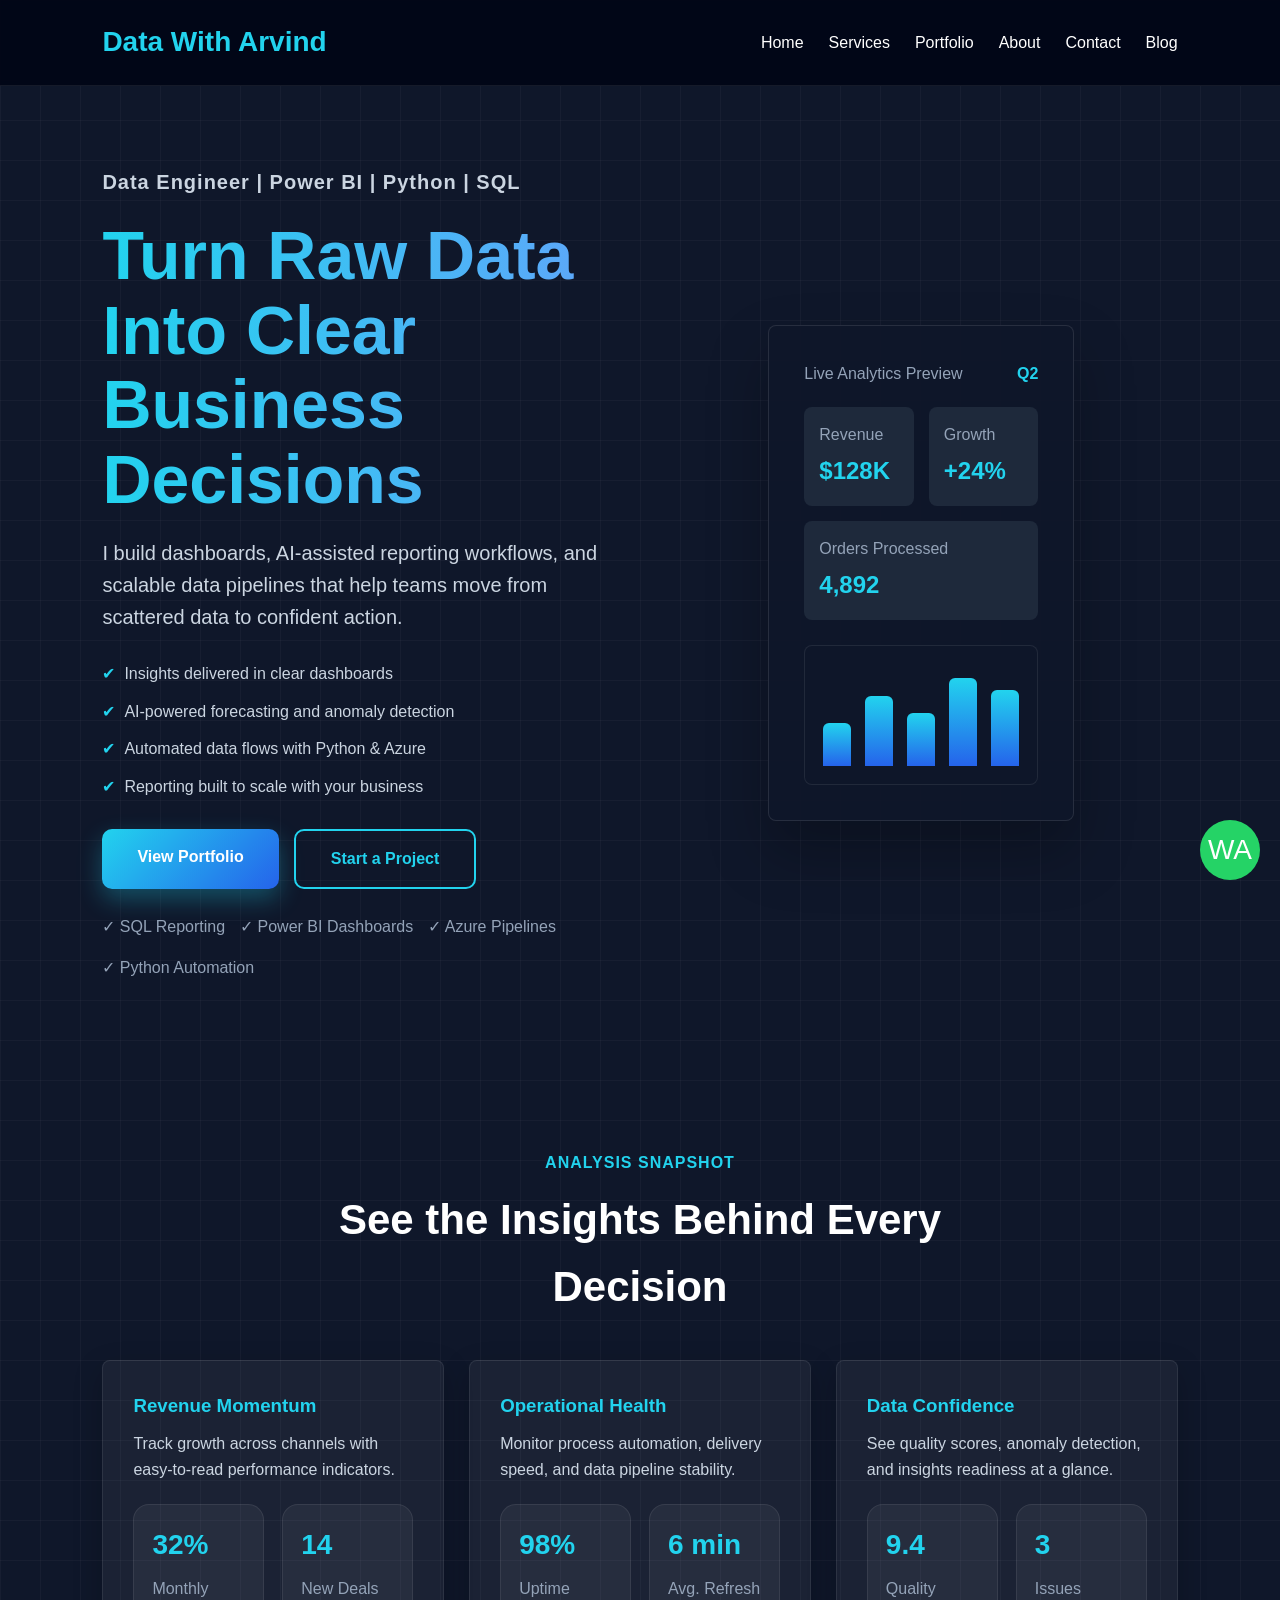
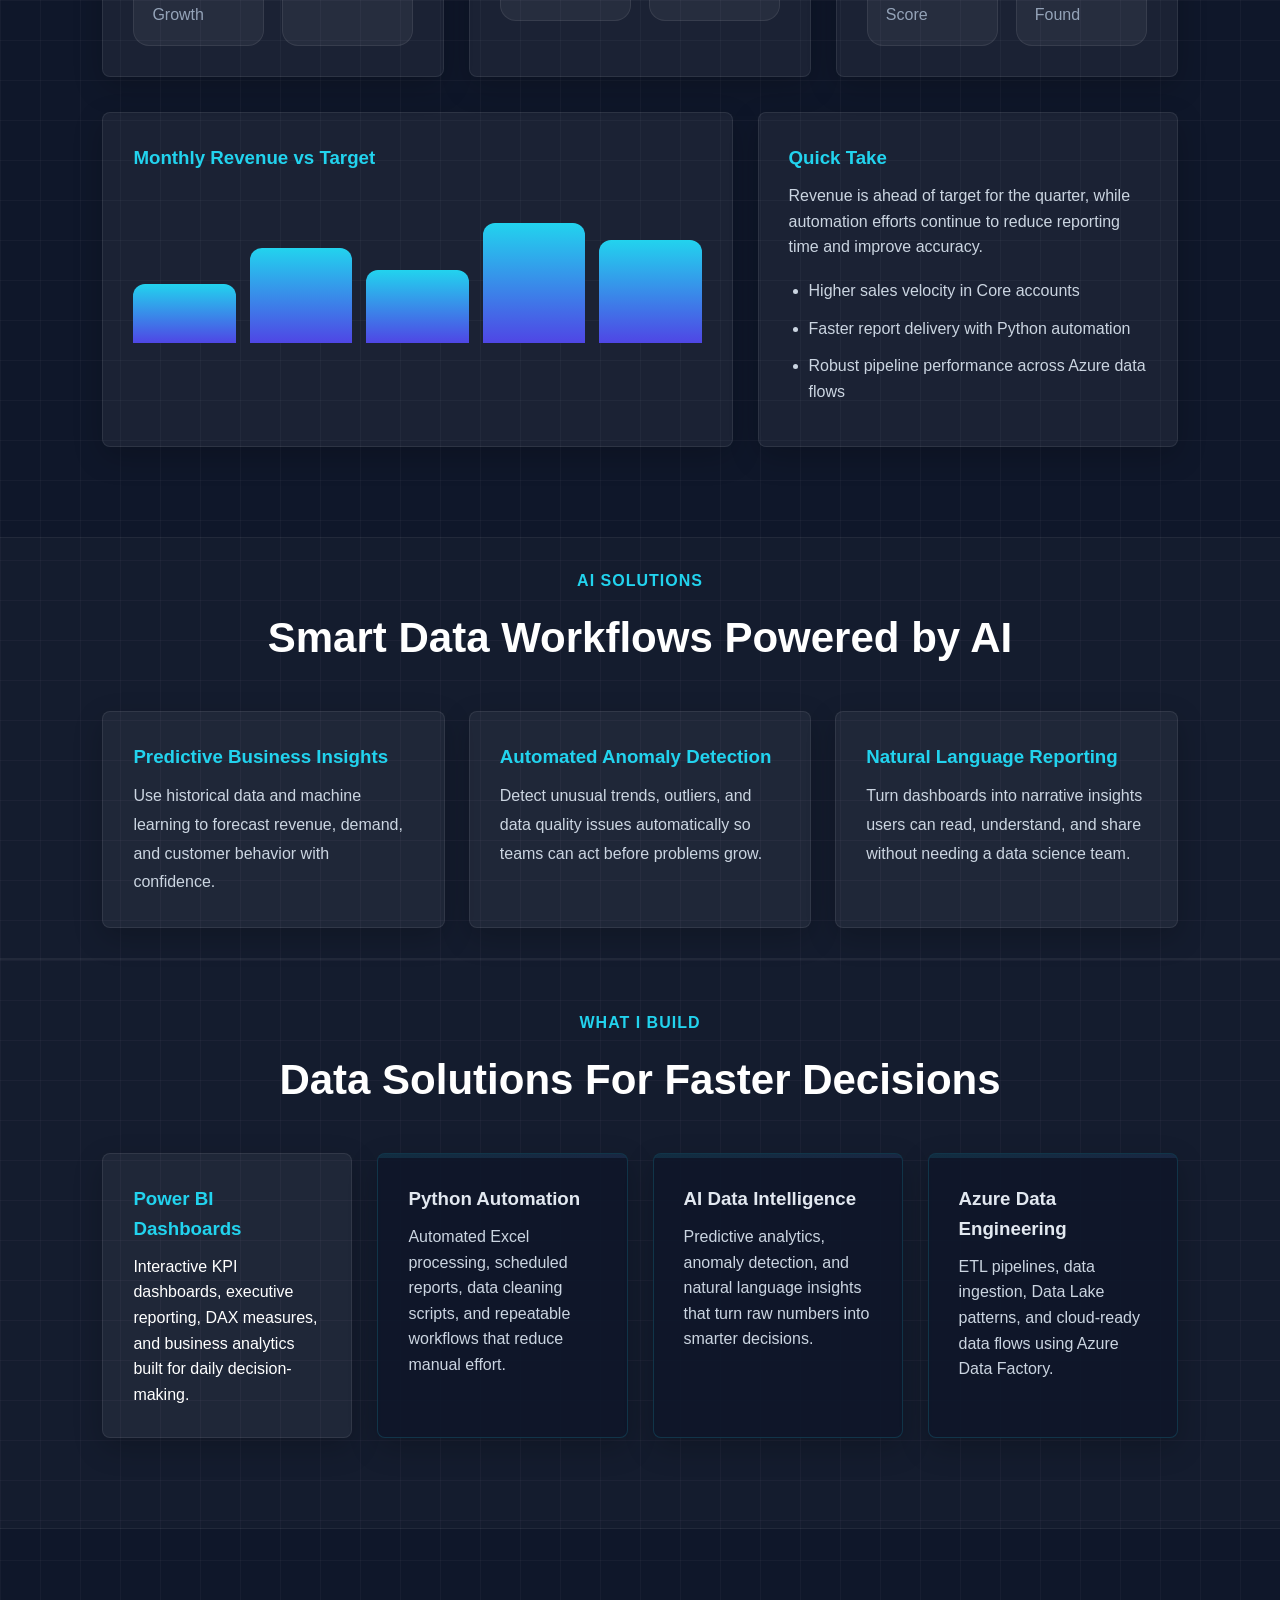
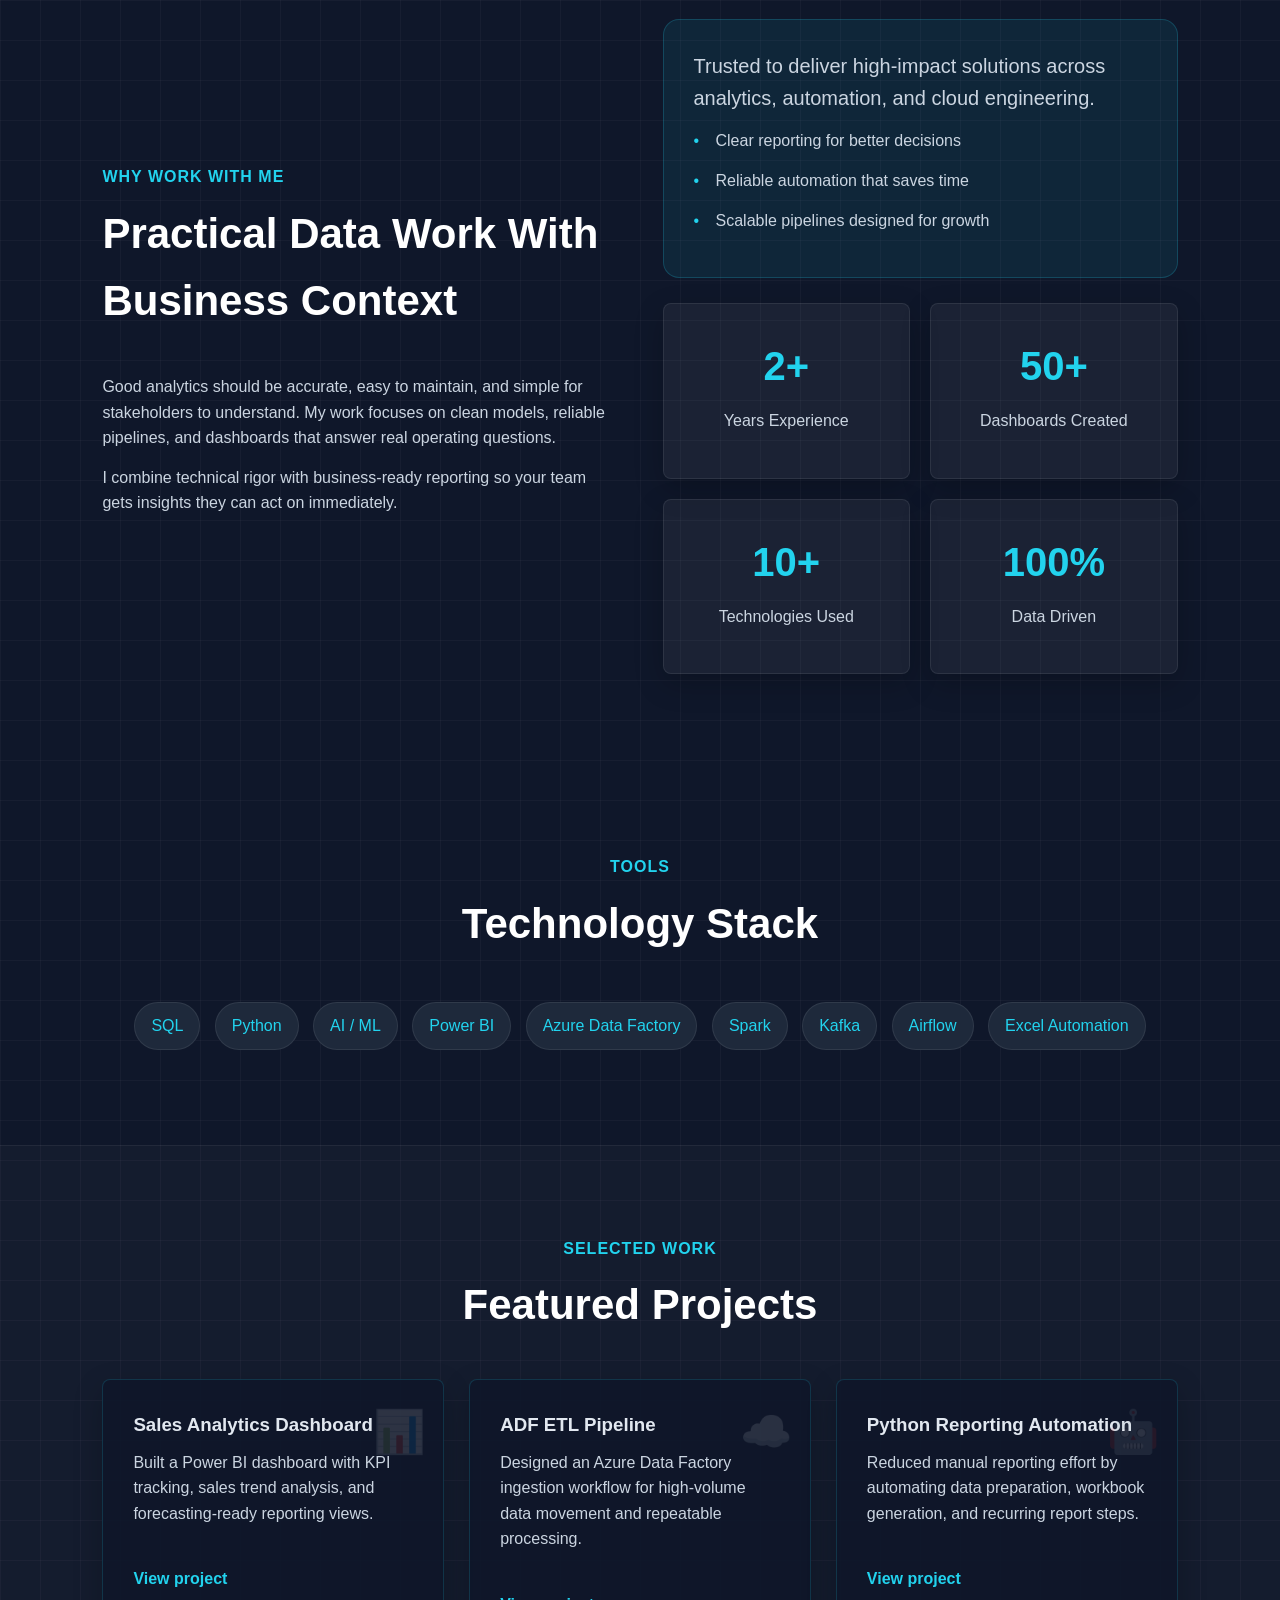
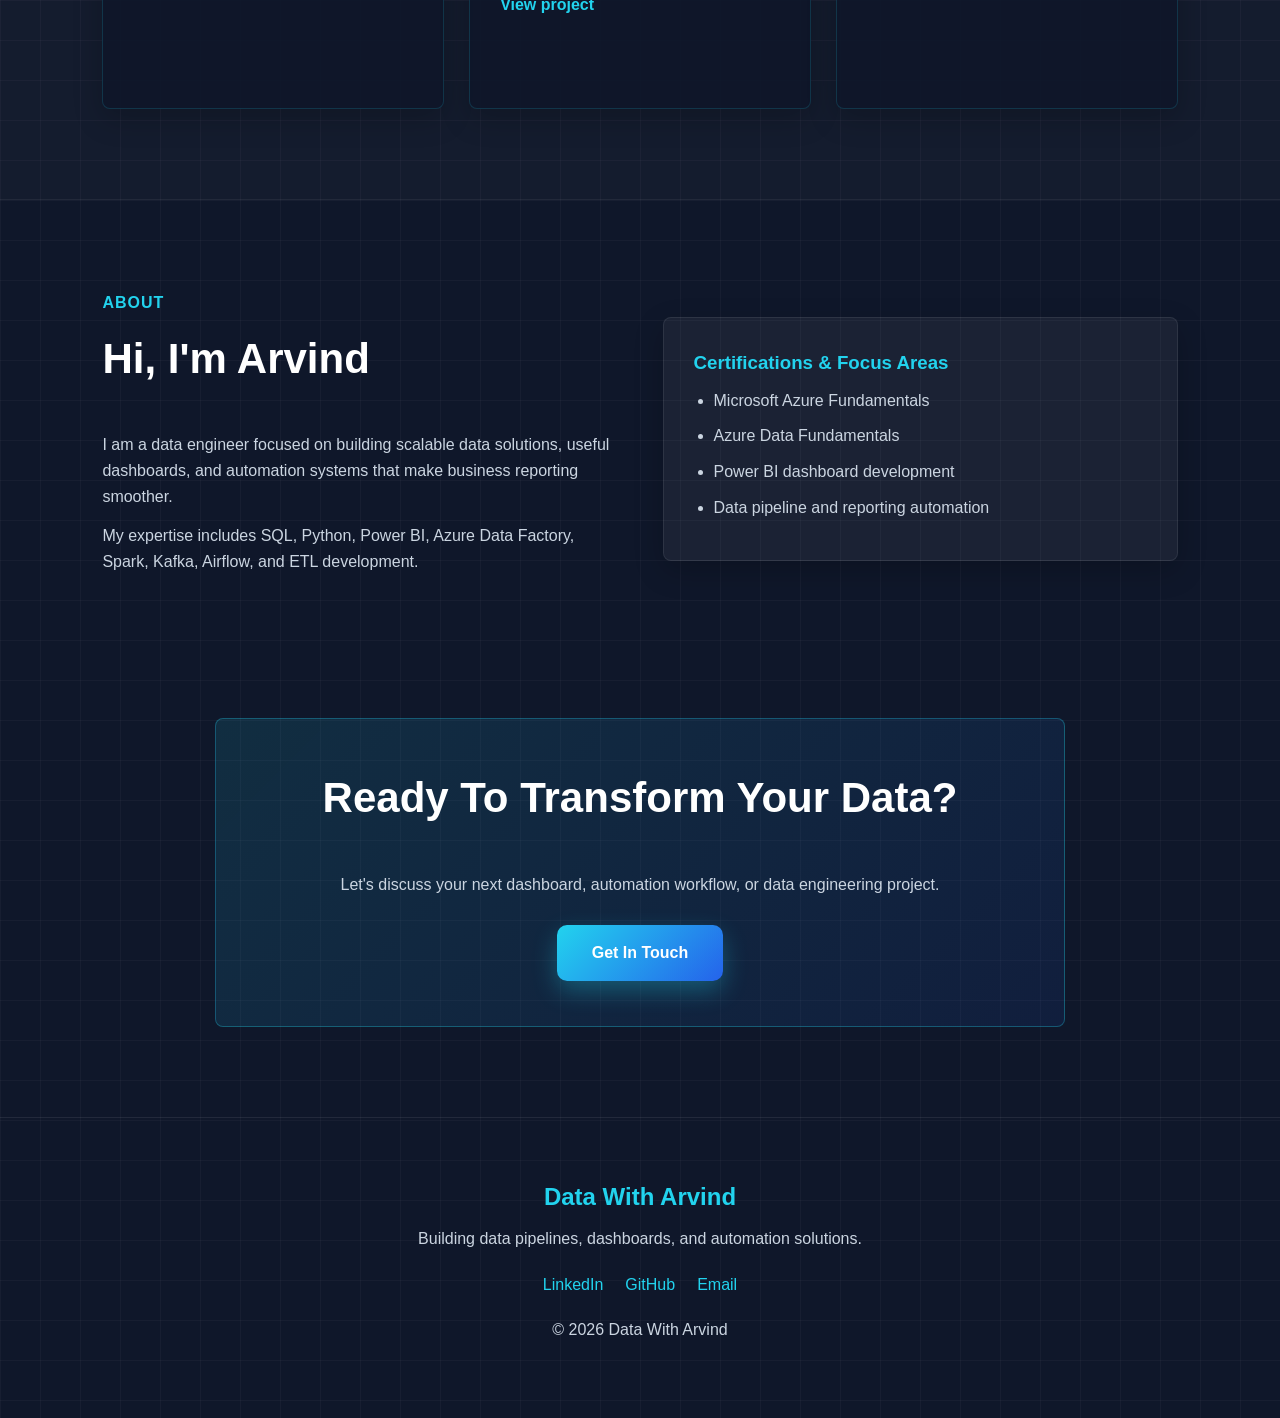
==== commit 6325fdff: "Add AI homepage improvements and backend project request support" ====
--- a/index.html
+++ b/index.html
@@ -32,11 +32,12 @@
 <h1>Turn Raw Data Into Clear Business Decisions</h1>
 
 <p>
-I build dashboards, automated reporting workflows, and scalable data pipelines that help teams move from scattered data to confident action.
+I build dashboards, AI-assisted reporting workflows, and scalable data pipelines that help teams move from scattered data to confident action.
 </p>
 
 <ul class="hero-benefits">
 <li>Insights delivered in clear dashboards</li>
+<li>AI-powered forecasting and anomaly detection</li>
 <li>Automated data flows with Python & Azure</li>
 <li>Reporting built to scale with your business</li>
 </ul>
@@ -164,6 +165,27 @@
 </div>
 </section>
 
+<section class="section section-alt ai-solutions" aria-labelledby="ai-title">
+<span class="section-kicker">AI Solutions</span>
+<h2 id="ai-title">Smart Data Workflows Powered by AI</h2>
+<div class="grid ai-grid">
+<article class="card ai-card">
+<h3>Predictive Business Insights</h3>
+<p>Use historical data and machine learning to forecast revenue, demand, and customer behavior with confidence.</p>
+</article>
+
+<article class="card ai-card">
+<h3>Automated Anomaly Detection</h3>
+<p>Detect unusual trends, outliers, and data quality issues automatically so teams can act before problems grow.</p>
+</article>
+
+<article class="card ai-card">
+<h3>Natural Language Reporting</h3>
+<p>Turn dashboards into narrative insights users can read, understand, and share without needing a data science team.</p>
+</article>
+</div>
+</section>
+
 <section class="section section-intro section-alt" aria-labelledby="services-title">
 <span class="section-kicker">What I Build</span>
 <h2 id="services-title">Data Solutions For Faster Decisions</h2>
@@ -177,6 +199,11 @@
 <article class="card service-card" data-icon="🤖">
 <h3>Python Automation</h3>
 <p>Automated Excel processing, scheduled reports, data cleaning scripts, and repeatable workflows that reduce manual effort.</p>
+</article>
+
+<article class="card service-card" data-icon="🧠">
+<h3>AI Data Intelligence</h3>
+<p>Predictive analytics, anomaly detection, and natural language insights that turn raw numbers into smarter decisions.</p>
 </article>
 
 <article class="card service-card" data-icon="☁️">
@@ -238,6 +265,7 @@
 <div class="tech-wrapper">
 <span class="tech-tag">SQL</span>
 <span class="tech-tag">Python</span>
+<span class="tech-tag">AI / ML</span>
 <span class="tech-tag">Power BI</span>
 <span class="tech-tag">Azure Data Factory</span>
 <span class="tech-tag">Spark</span>
--- a/css/style.css
+++ b/css/style.css
@@ -299,6 +299,36 @@
     border:1px solid rgba(34,211,238,.12);
 }
 
+.ai-solutions{
+    padding-top:30px;
+    padding-bottom:30px;
+}
+
+.ai-grid{
+    display:grid;
+    grid-template-columns:repeat(auto-fit,minmax(260px,1fr));
+    gap:24px;
+    margin-top:30px;
+}
+
+.ai-card{
+    background:linear-gradient(180deg, rgba(30,64,175,.95), rgba(15,23,42,.95));
+    border:1px solid rgba(34,211,238,.18);
+    padding:28px;
+    border-radius:24px;
+    box-shadow:0 20px 40px rgba(15,23,42,.3);
+}
+
+.ai-card h3{
+    color:#7dd3fc;
+    margin-bottom:18px;
+}
+
+.ai-card p{
+    color:#cbd5e1;
+    line-height:1.8;
+}
+
 .analysis-chart-card h3,
 .analysis-summary h3{
     color:#60a5fa;
@@ -339,7 +369,79 @@
     margin-bottom:12px;
 }
 
+.submissions-section{
+    padding-top:40px;
+}
+
+.submission-status{
+    margin-top:22px;
+    padding:18px 22px;
+    border-radius:12px;
+    transition: background .2s ease, color .2s ease, border-color .2s ease;
+    font-weight:600;
+    line-height:1.5;
+}
+
+.submission-status.status-success {
+    background:rgba(16,185,129,.16);
+    color:#a7f3d0;
+    border:1px solid rgba(16,185,129,.4);
+}
+
+.submission-status.status-error {
+    background:rgba(248,113,113,.12);
+    color:#fecaca;
+    border:1px solid rgba(248,113,113,.4);
+}
+
+.submission-status.status-info {
+    background:rgba(56,189,248,.12);
+    color:#bae6fd;
+    border:1px solid rgba(56,189,248,.4);
+}
+
+.submission-panel{
+    margin-top:30px;
+    display:grid;
+    gap:20px;
+}
+
+.submissions-table{
+    width:100%;
+    border-collapse:collapse;
+    background:rgba(15,23,42,.95);
+    border:1px solid rgba(255,255,255,.08);
+}
+
+.submissions-table th,
+.submissions-table td{
+    padding:18px 16px;
+    text-align:left;
+    border-bottom:1px solid rgba(255,255,255,.08);
+}
+
+.submissions-table th{
+    color:#22d3ee;
+    font-weight:700;
+}
+
+.submissions-table td{
+    color:#cbd5e1;
+}
+
+.submissions-table tr:last-child td{
+    border-bottom:none;
+}
+
+#clear-submissions{
+    justify-self:flex-start;
+}
+
 @media(max-width:900px){
+    .submissions-table th,
+    .submissions-table td{
+        padding:14px 12px;
+    }
     .analysis-highlights{
         grid-template-columns:1fr;
     }
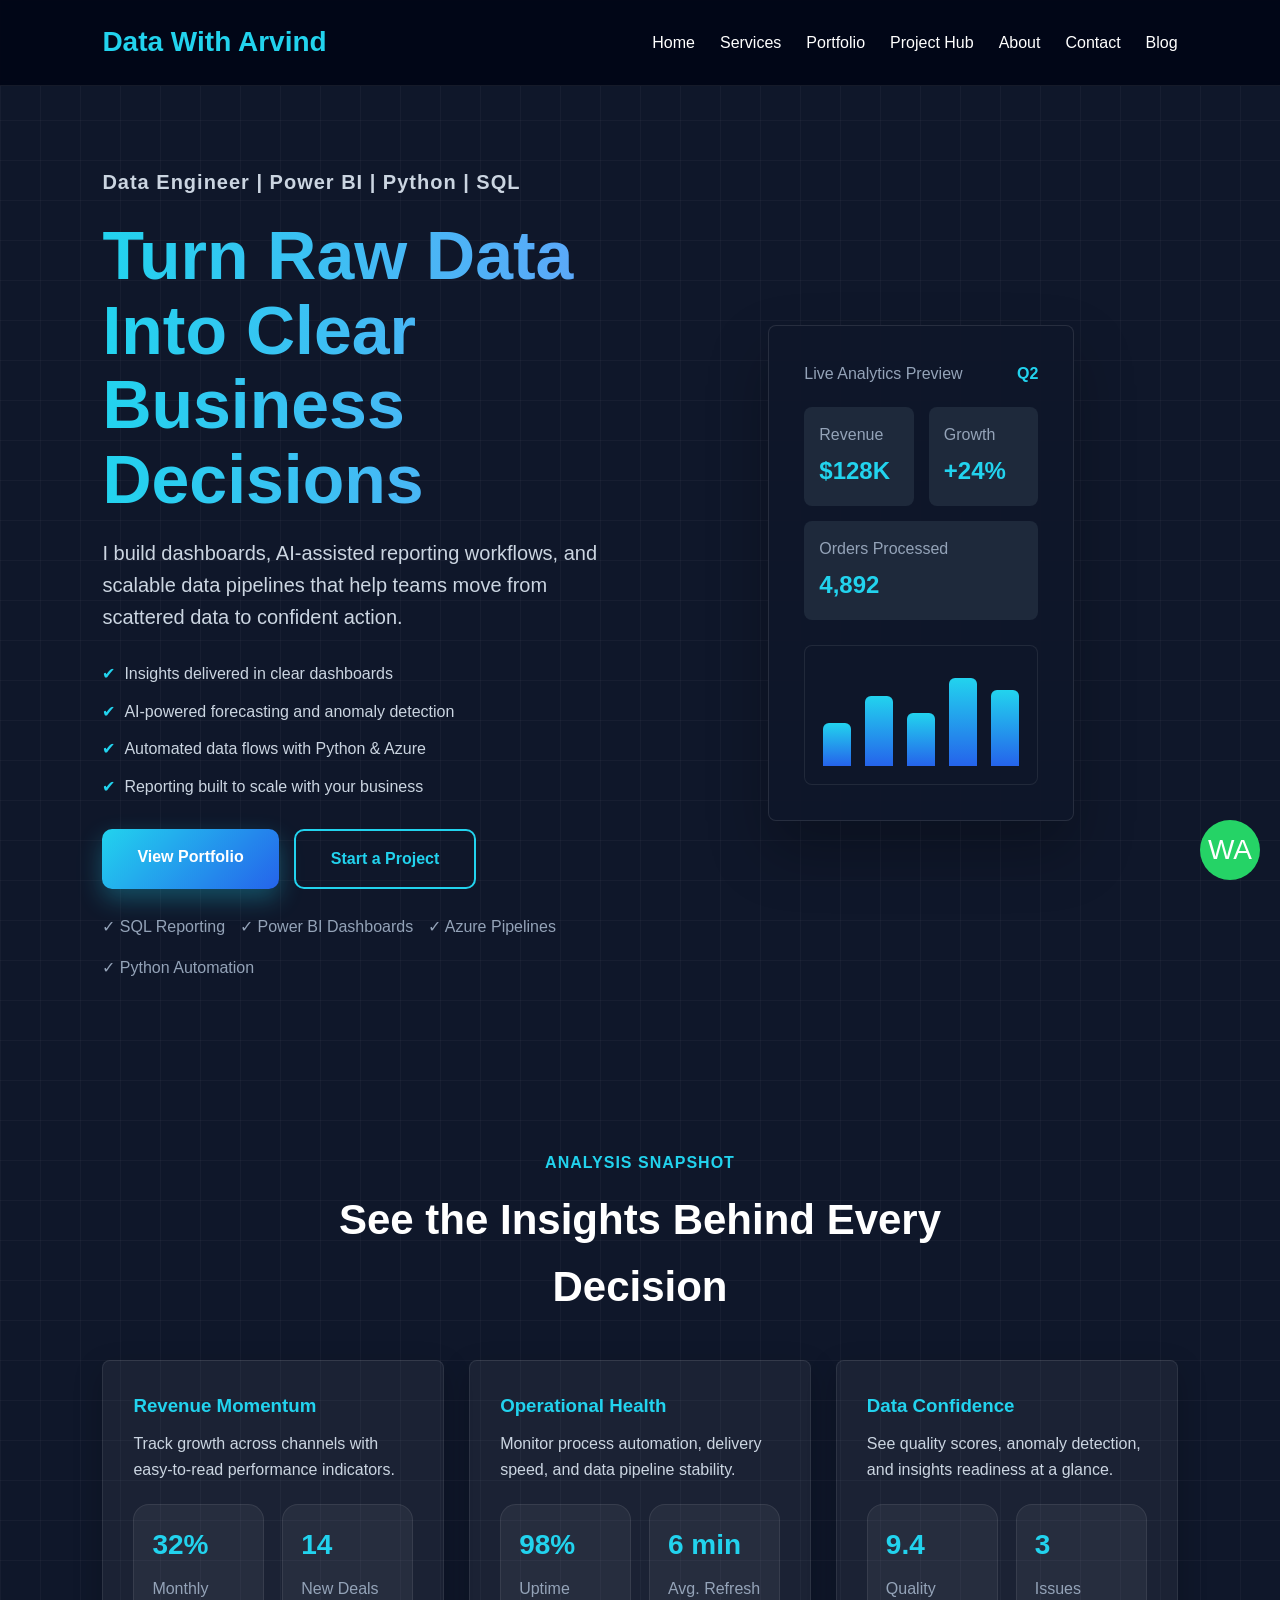
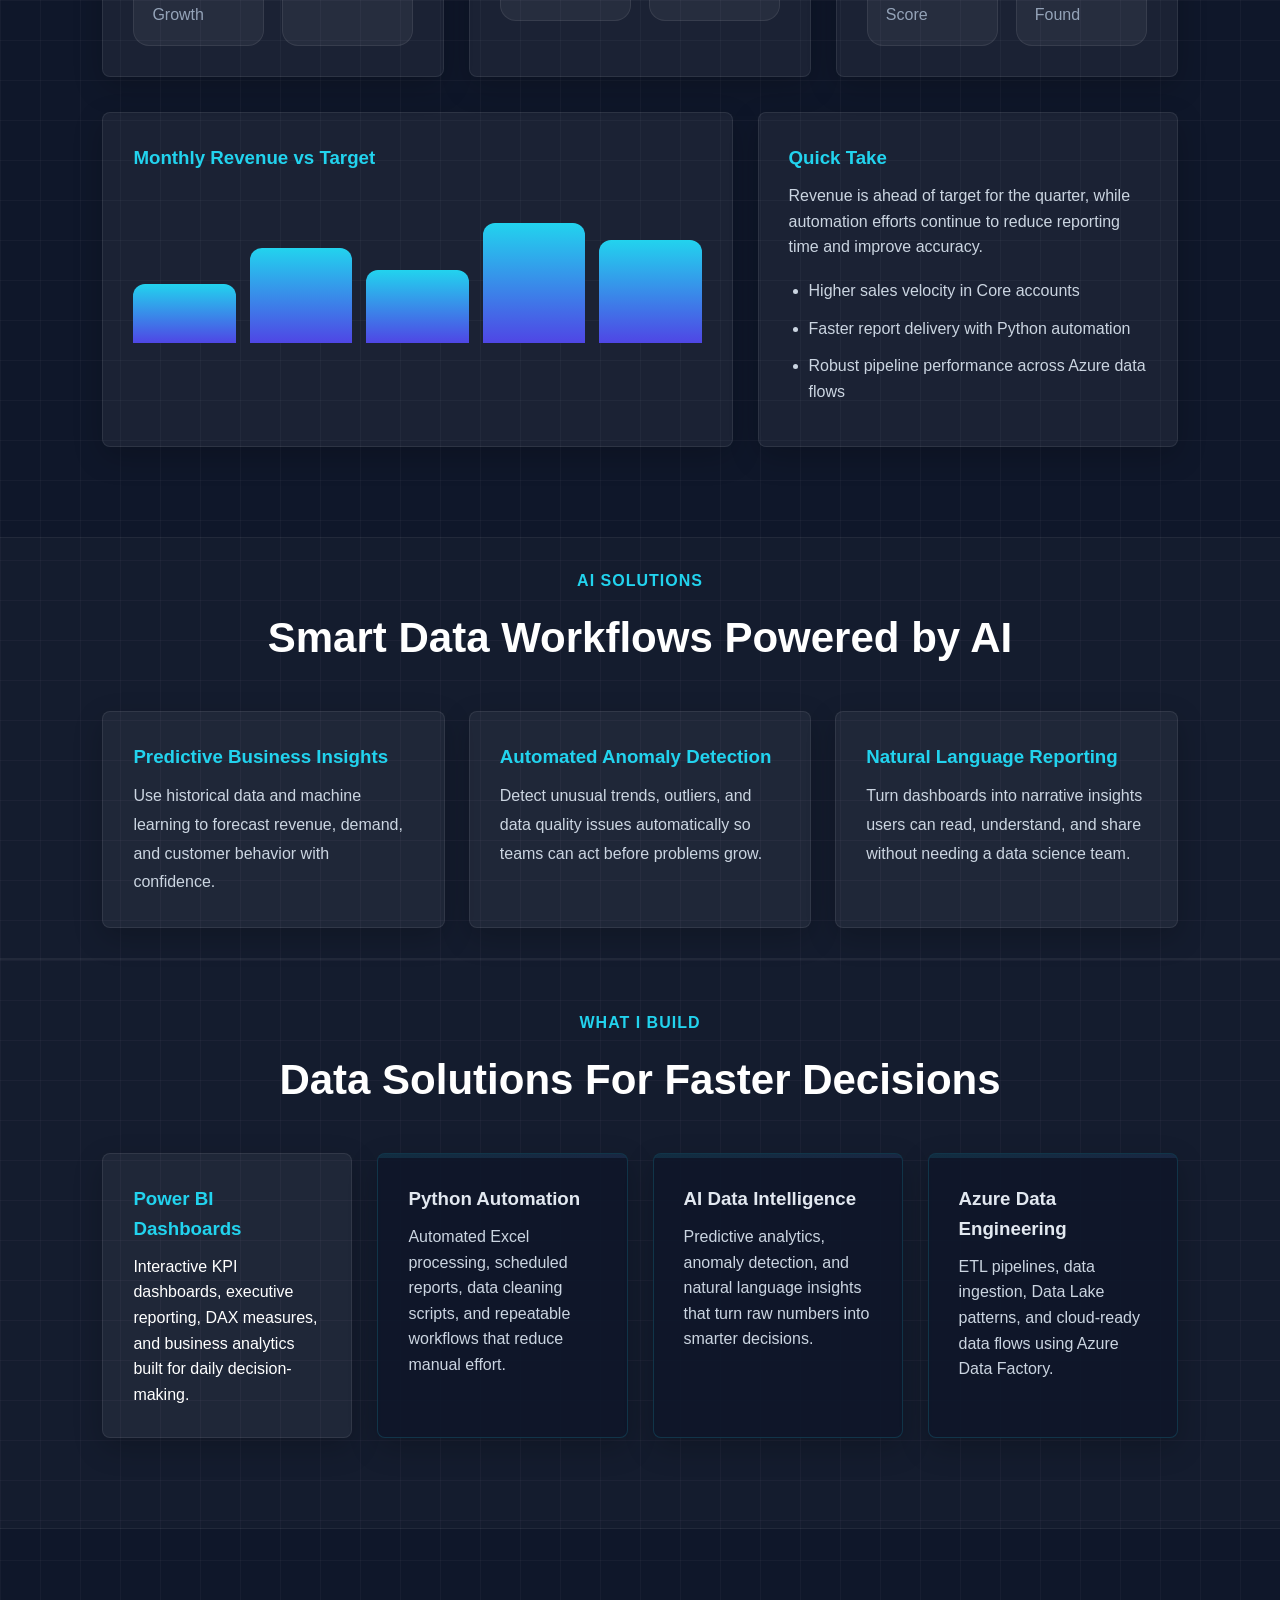
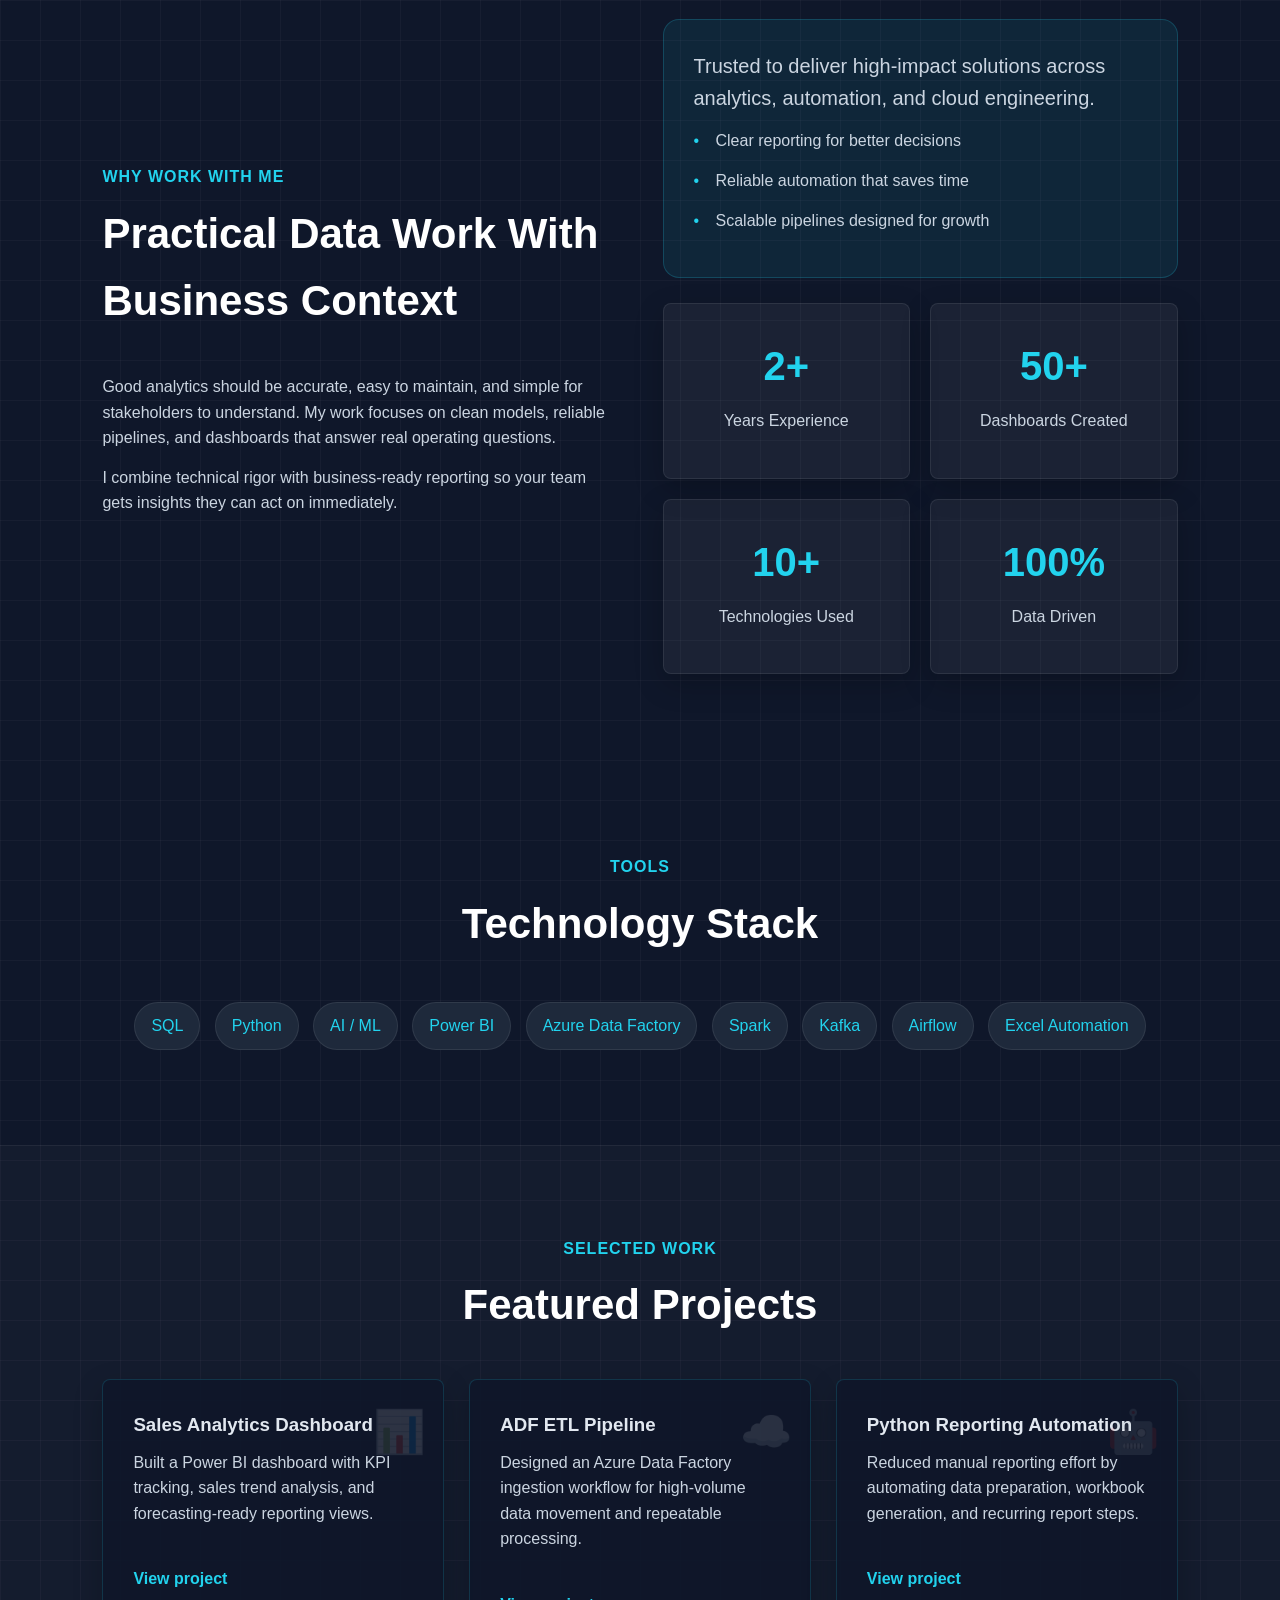
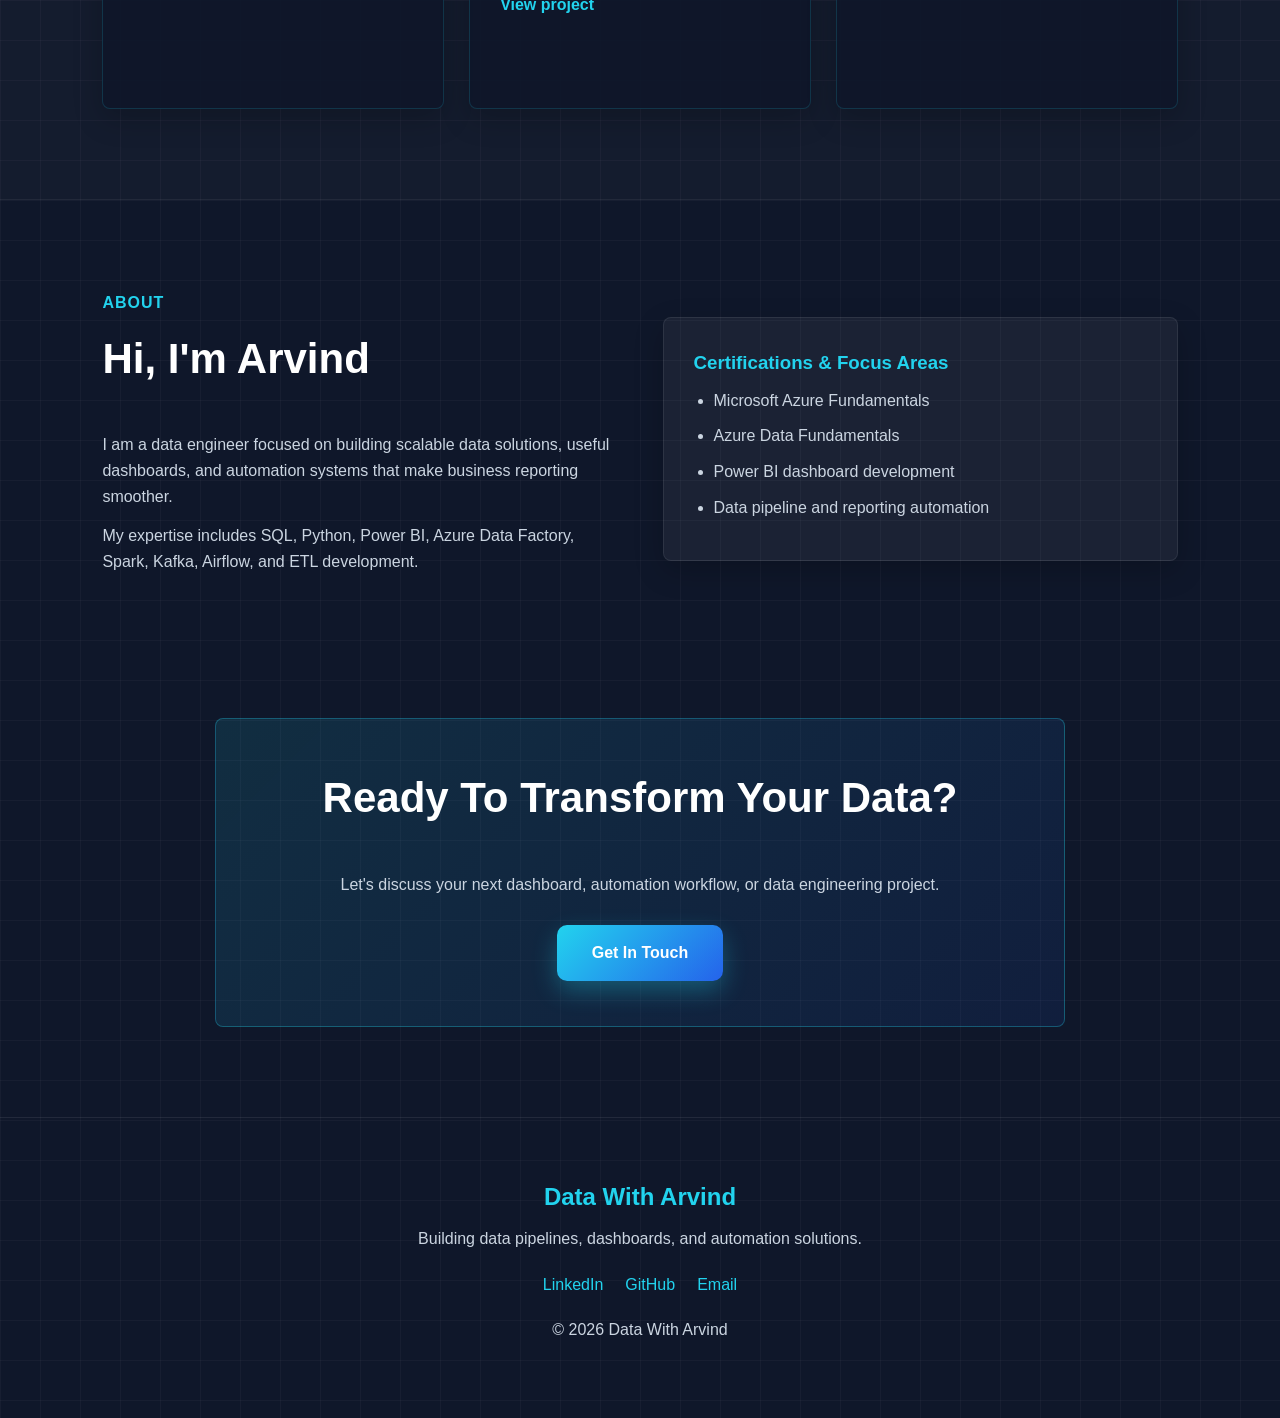
==== commit 11df6c70: "Apply website quick improvements Added favicon, robots.txt, sitemap.xml, Open Graph & Twitter meta t" ====
--- a/index.html
+++ b/index.html
@@ -5,7 +5,16 @@
 <meta name="viewport" content="width=device-width, initial-scale=1.0">
 <meta name="description" content="Data With Arvind helps teams build Power BI dashboards, Python automations, SQL reporting, and Azure data pipelines.">
 <title>Data With Arvind | Data Engineering, BI & Automation</title>
+<link rel="icon" href="images/favicon.svg" type="image/svg+xml">
 <link rel="stylesheet" href="css/style.css">
+<meta property="og:title" content="Data With Arvind | Data Engineering, BI & Automation">
+<meta property="og:description" content="I build dashboards, AI-assisted reporting workflows, and scalable data pipelines.">
+<meta property="og:type" content="website">
+<meta property="og:url" content="https://example.com/index.html">
+<meta property="og:image" content="https://example.com/images/hero-banner.png">
+<meta name="twitter:card" content="summary_large_image">
+<meta name="twitter:title" content="Data With Arvind">
+<meta name="twitter:description" content="Dashboards, automation, and Azure data pipelines.">
 </head>
 
 <body>
@@ -16,8 +25,7 @@
 <ul>
 <li><a href="index.html" aria-current="page">Home</a></li>
 <li><a href="services.html">Services</a></li>
-<li><a href="portfolio.html">Portfolio</a></li>
-<li><a href="about.html">About</a></li>
+<li><a href="portfolio.html">Portfolio</a></li><li><a href="projects/index.html">Project Hub</a></li><li><a href="about.html">About</a></li>
 <li><a href="contact.html">Contact</a></li>
 <li><a href="blog.html">Blog</a></li>
 </ul>
--- a/css/style.css
+++ b/css/style.css
@@ -82,6 +82,11 @@
     display:flex;
     justify-content:center;
     align-items:center;
+    /* Prefer WebP where supported, fallback to PNG */
+    background-image: image-set(url('../images/hero-banner.webp') type('image/webp'), url('../images/hero-banner.png') type('image/png'));
+    background-repeat:no-repeat;
+    background-position:center right;
+    background-size:contain;
 }
 
 .hero-tag{
@@ -205,6 +210,34 @@
 .section{
     padding:90px 8%;
     position:relative;
+}
+
+.project-nav{
+    padding:30px 8%;
+}
+
+.project-nav ul{
+    display:flex;
+    flex-wrap:wrap;
+    gap:18px;
+    list-style:none;
+}
+
+.project-nav li{
+    background:rgba(30,41,59,.9);
+    border:1px solid rgba(56,189,248,.2);
+    border-radius:999px;
+    padding:10px 18px;
+}
+
+.project-nav a{
+    color:#7dd3fc;
+    text-decoration:none;
+    font-weight:600;
+}
+
+.project-nav a:hover{
+    color:#ffffff;
 }
 
 .section.section-alt{
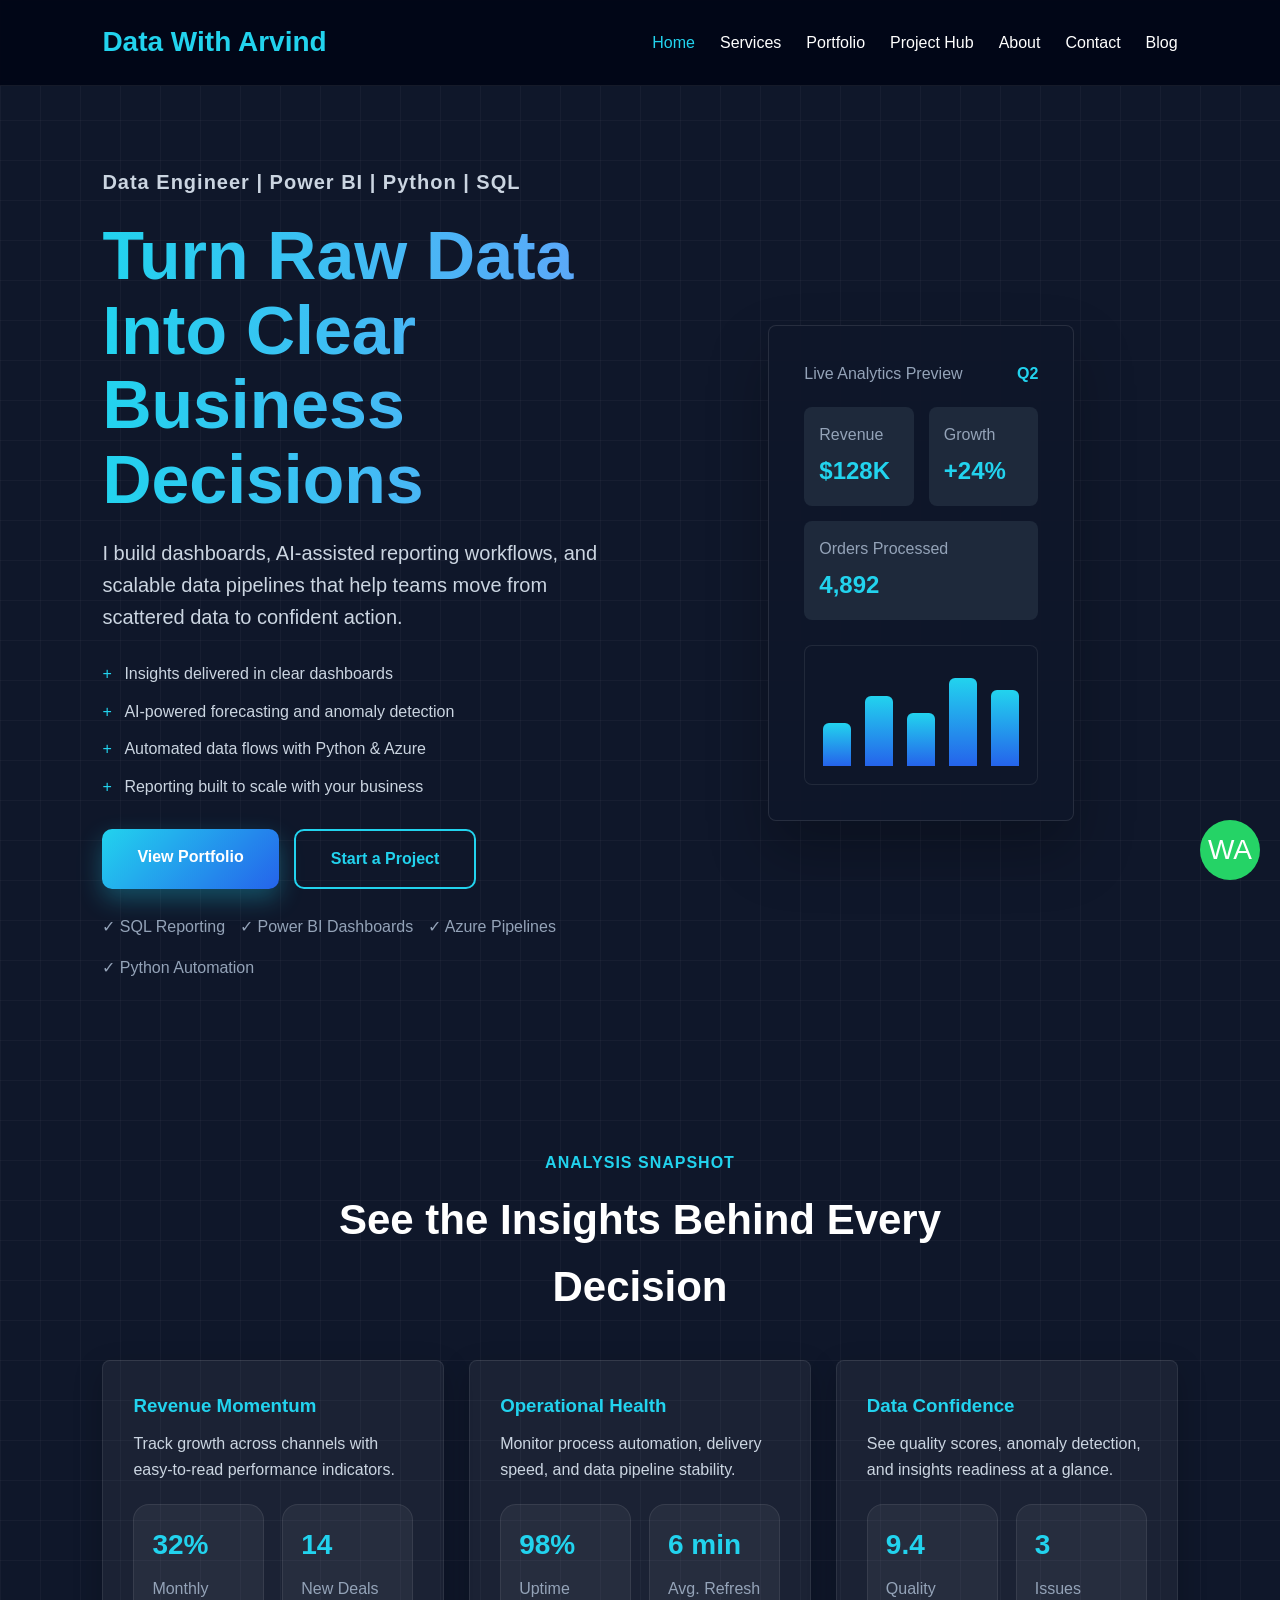
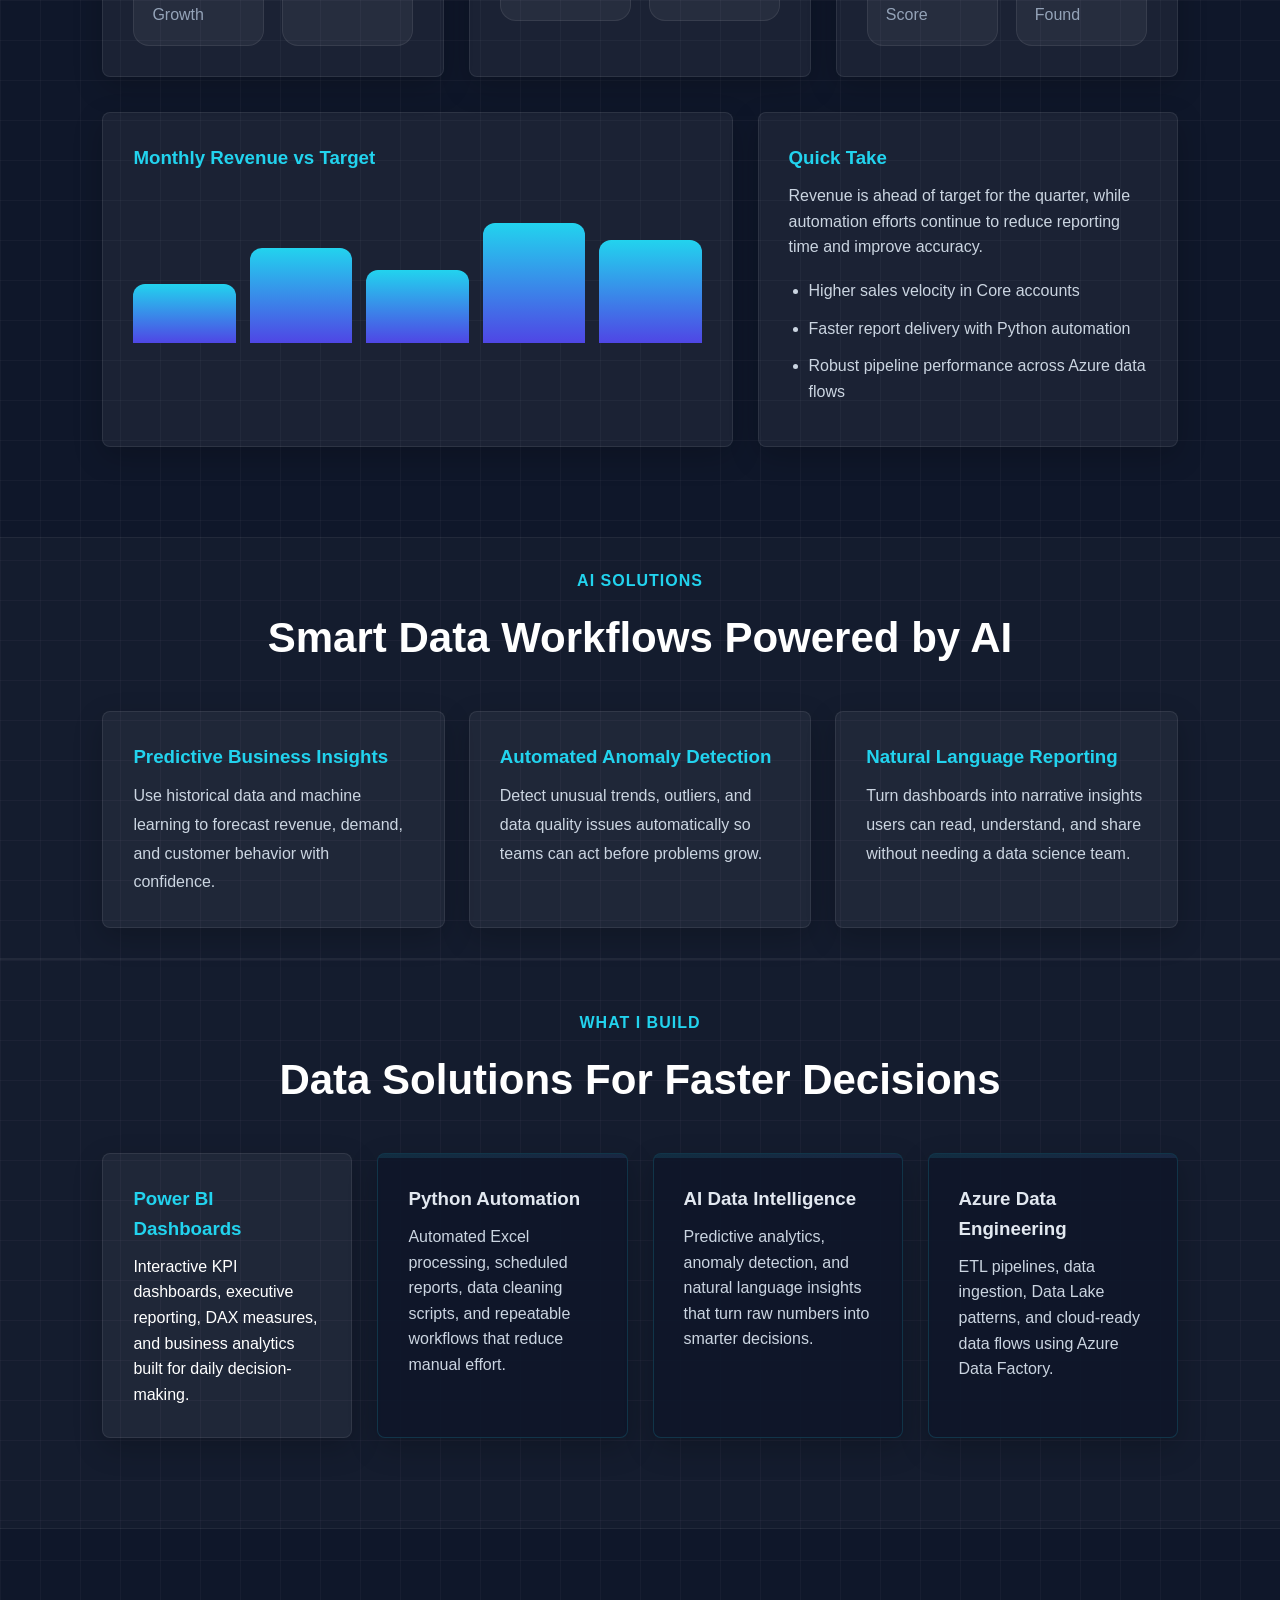
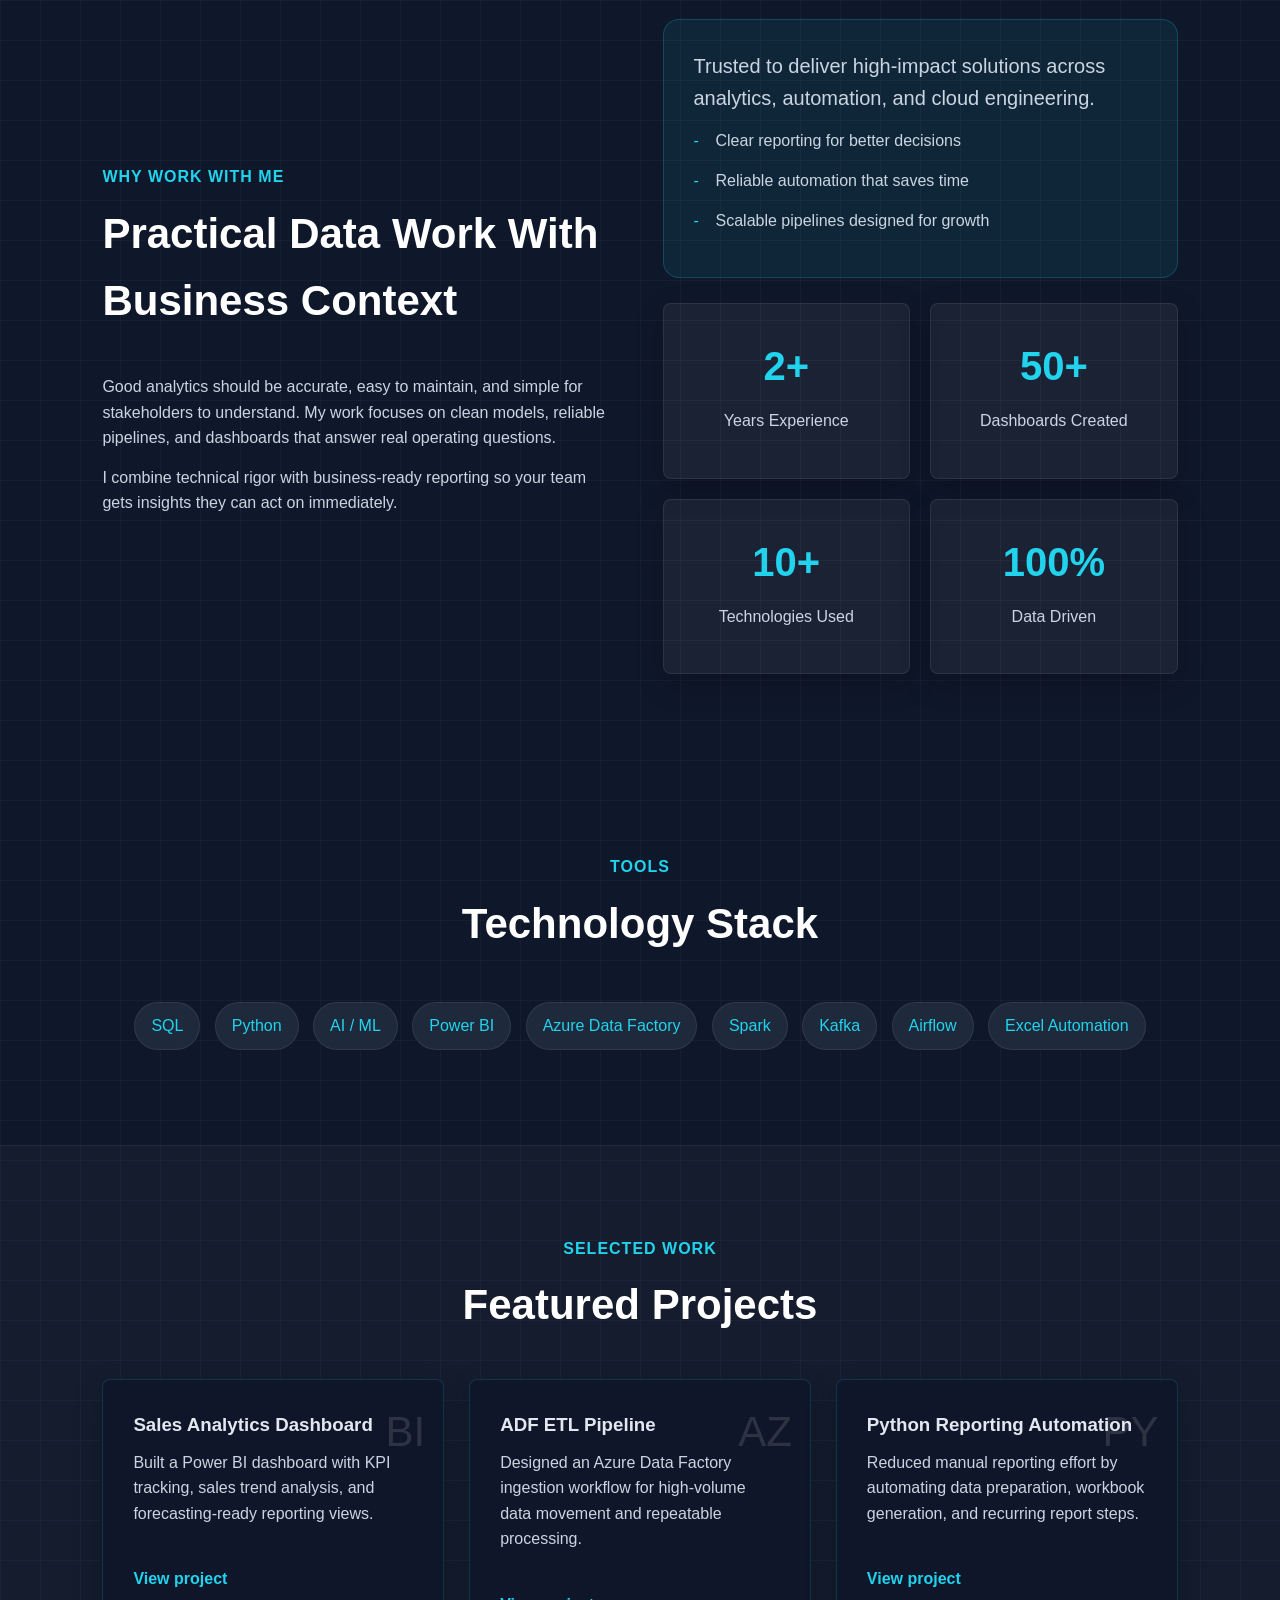
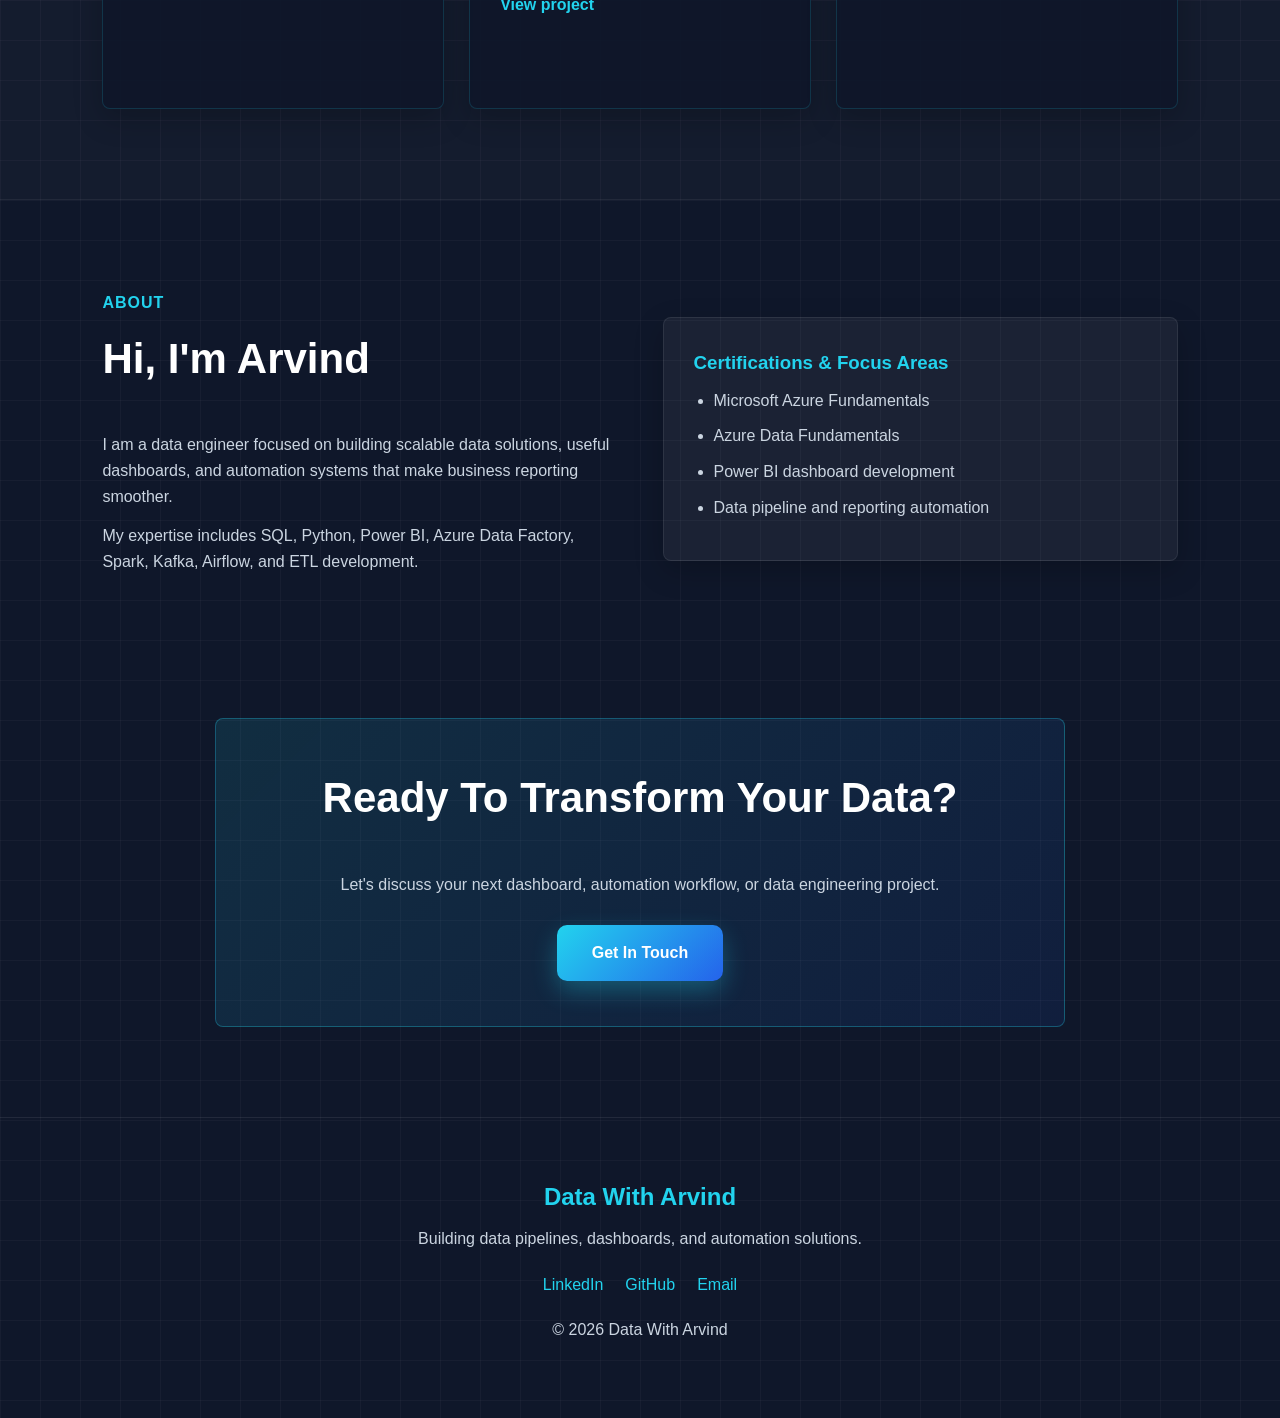
==== commit 65a887d0: "Clean up project structure and formatting" ====
--- a/index.html
+++ b/index.html
@@ -5,16 +5,7 @@
 <meta name="viewport" content="width=device-width, initial-scale=1.0">
 <meta name="description" content="Data With Arvind helps teams build Power BI dashboards, Python automations, SQL reporting, and Azure data pipelines.">
 <title>Data With Arvind | Data Engineering, BI & Automation</title>
-<link rel="icon" href="images/favicon.svg" type="image/svg+xml">
 <link rel="stylesheet" href="css/style.css">
-<meta property="og:title" content="Data With Arvind | Data Engineering, BI & Automation">
-<meta property="og:description" content="I build dashboards, AI-assisted reporting workflows, and scalable data pipelines.">
-<meta property="og:type" content="website">
-<meta property="og:url" content="https://example.com/index.html">
-<meta property="og:image" content="https://example.com/images/hero-banner.png">
-<meta name="twitter:card" content="summary_large_image">
-<meta name="twitter:title" content="Data With Arvind">
-<meta name="twitter:description" content="Dashboards, automation, and Azure data pipelines.">
 </head>
 
 <body>
@@ -25,7 +16,9 @@
 <ul>
 <li><a href="index.html" aria-current="page">Home</a></li>
 <li><a href="services.html">Services</a></li>
-<li><a href="portfolio.html">Portfolio</a></li><li><a href="projects/index.html">Project Hub</a></li><li><a href="about.html">About</a></li>
+<li><a href="portfolio.html">Portfolio</a></li>
+<li><a href="projects/index.html">Project Hub</a></li>
+<li><a href="about.html">About</a></li>
 <li><a href="contact.html">Contact</a></li>
 <li><a href="blog.html">Blog</a></li>
 </ul>
@@ -204,17 +197,17 @@
 <p>Interactive KPI dashboards, executive reporting, DAX measures, and business analytics built for daily decision-making.</p>
 </article>
 
-<article class="card service-card" data-icon="🤖">
+<article class="card service-card" data-icon="PY">
 <h3>Python Automation</h3>
 <p>Automated Excel processing, scheduled reports, data cleaning scripts, and repeatable workflows that reduce manual effort.</p>
 </article>
 
-<article class="card service-card" data-icon="🧠">
+<article class="card service-card" data-icon="AI">
 <h3>AI Data Intelligence</h3>
 <p>Predictive analytics, anomaly detection, and natural language insights that turn raw numbers into smarter decisions.</p>
 </article>
 
-<article class="card service-card" data-icon="☁️">
+<article class="card service-card" data-icon="AZ">
 <h3>Azure Data Engineering</h3>
 <p>ETL pipelines, data ingestion, Data Lake patterns, and cloud-ready data flows using Azure Data Factory.</p>
 </article>
@@ -288,19 +281,19 @@
 <h2 id="projects-title">Featured Projects</h2>
 
 <div class="grid">
-<article class="card project-card" data-icon="📊">
+<article class="card project-card" data-icon="BI">
 <h3>Sales Analytics Dashboard</h3>
 <p>Built a Power BI dashboard with KPI tracking, sales trend analysis, and forecasting-ready reporting views.</p>
 <a href="portfolio.html" class="text-link">View project</a>
 </article>
 
-<article class="card project-card" data-icon="☁️">
+<article class="card project-card" data-icon="AZ">
 <h3>ADF ETL Pipeline</h3>
 <p>Designed an Azure Data Factory ingestion workflow for high-volume data movement and repeatable processing.</p>
 <a href="portfolio.html" class="text-link">View project</a>
 </article>
 
-<article class="card project-card" data-icon="🤖">
+<article class="card project-card" data-icon="PY">
 <h3>Python Reporting Automation</h3>
 <p>Reduced manual reporting effort by automating data preparation, workbook generation, and recurring report steps.</p>
 <a href="portfolio.html" class="text-link">View project</a>
--- a/css/style.css
+++ b/css/style.css
@@ -60,6 +60,10 @@
     color:#22d3ee;
 }
 
+nav a[aria-current="page"]{
+    color:#22d3ee;
+}
+
 /* HERO */
 .hero{
     min-height:90vh;
@@ -82,11 +86,6 @@
     display:flex;
     justify-content:center;
     align-items:center;
-    /* Prefer WebP where supported, fallback to PNG */
-    background-image: image-set(url('../images/hero-banner.webp') type('image/webp'), url('../images/hero-banner.png') type('image/png'));
-    background-repeat:no-repeat;
-    background-position:center right;
-    background-size:contain;
 }
 
 .hero-tag{
@@ -138,7 +137,7 @@
 }
 
 .hero-benefits li:before{
-    content:'✔';
+    content:'+';
     position:absolute;
     left:0;
     top:0;
@@ -255,12 +254,6 @@
     margin-right:auto;
 }
 
-.section h2{
-    text-align:center;
-    margin-bottom:40px;
-    font-size:42px;
-}
-
 /* GRID */
 .grid{
     display:grid;
@@ -512,13 +505,6 @@
     background:rgba(15,23,42,.95);
     border:1px solid rgba(255,255,255,.1);
     box-shadow:0 30px 60px rgba(0,0,0,.25);
-}
-
-.hero-image-container{
-    display:none;
-}
-
-.dashboard-card{
     margin-top:0;
     position:relative;
     z-index:1;
@@ -664,7 +650,7 @@
 }
 
 .why-highlight-list li:before{
-    content:'•';
+    content:'-';
     position:absolute;
     left:0;
     top:0;
@@ -937,145 +923,6 @@
     .footer-links{
         flex-wrap:wrap;
     }
-}
-
-.contact-section{
-
-    min-height:80vh;
-
-    display:grid;
-    grid-template-columns:1fr 1fr;
-
-    gap:50px;
-
-    padding:100px 8%;
-
-    align-items:center;
-}
-
-.contact-tag{
-    color:#22d3ee;
-    font-weight:600;
-}
-
-.contact-info h1{
-
-    font-size:60px;
-
-    margin:20px 0;
-
-    background:
-    linear-gradient(
-    90deg,
-    #22d3ee,
-    #60a5fa
-    );
-
-    -webkit-background-clip:text;
-    -webkit-text-fill-color:transparent;
-}
-
-.contact-info p{
-
-    color:#cbd5e1;
-
-    margin-bottom:30px;
-
-    max-width:550px;
-}
-
-.contact-card{
-
-    background:rgba(255,255,255,.05);
-
-    border:1px solid rgba(255,255,255,.08);
-
-    padding:18px 20px;
-
-    border-radius:15px;
-
-    margin-bottom:15px;
-
-    transition:.3s;
-}
-
-.contact-card:hover{
-
-    border-color:#22d3ee;
-
-    transform:translateX(10px);
-}
-
-.contact-form-box{
-
-    background:rgba(255,255,255,.05);
-
-    border:1px solid rgba(255,255,255,.08);
-
-    padding:35px;
-
-    border-radius:20px;
-
-    backdrop-filter:blur(15px);
-}
-
-.contact-form{
-
-    display:flex;
-
-    flex-direction:column;
-
-    gap:15px;
-}
-
-.contact-form input,
-.contact-form textarea{
-
-    background:#1e293b;
-
-    border:none;
-
-    color:white;
-
-    padding:15px;
-
-    border-radius:10px;
-
-    outline:none;
-}
-
-.contact-form input:focus,
-.contact-form textarea:focus,
-.contact-form select:focus{
-
-    border:1px solid #22d3ee;
-}
-
-.contact-form button{
-
-    background:
-    linear-gradient(
-    135deg,
-    #22d3ee,
-    #2563eb
-    );
-
-    color:white;
-
-    border:none;
-
-    padding:15px;
-
-    border-radius:10px;
-
-    cursor:pointer;
-
-    font-weight:700;
-}
-
-.contact-form button:hover{
-
-    transform:translateY(-3px);
 }
 
 .contact-section{
